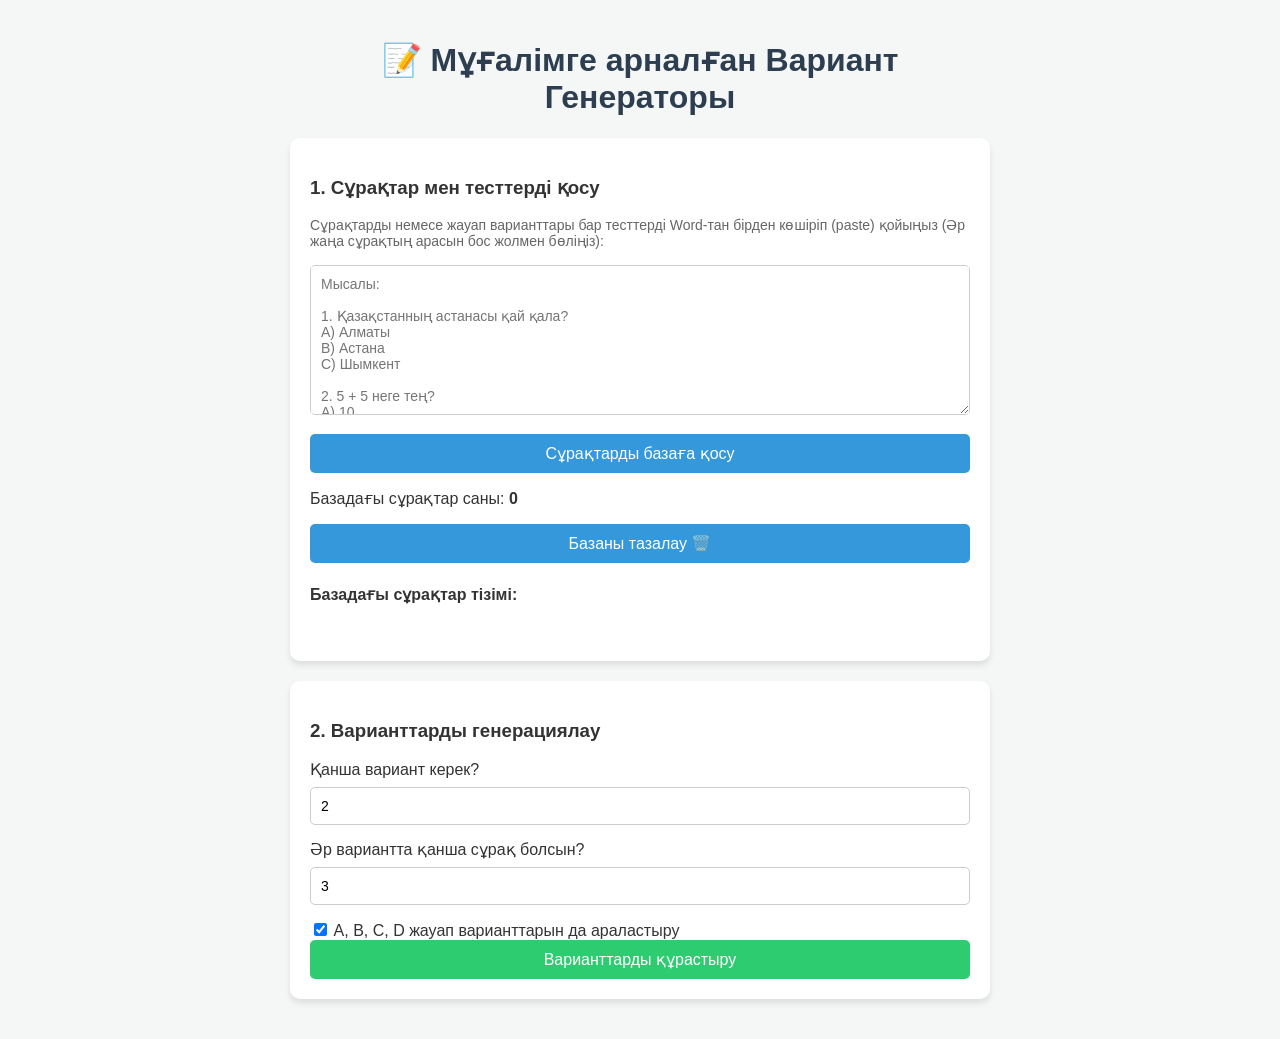
==== index.html @ bc478abc "Update index.html" ====
<!DOCTYPE html>
<html lang="kk">
<head>
    <meta charset="UTF-8">
    <meta name="viewport" content="width=device-width, initial-scale=1.0">
    <title>Бақылау жұмысына вариант генераторы</title>
    <link rel="stylesheet" href="style.css">
</head>
<body>
    <div class="container">
        <h1>📝 Мұғалімге арналған Вариант Генераторы</h1>
        
        <!-- Сұрақтарды қосу бөлімі -->
        <div class="card no-print">
            <h3>1. Сұрақтар мен тесттерді қосу</h3>
            <p class="hint">Сұрақтарды немесе жауап варианттары бар тесттерді Word-тан бірден көшіріп (paste) қойыңыз (Әр жаңа сұрақтың арасын бос жолмен бөліңіз):</p>
            
            <textarea id="questionInput" rows="8" placeholder="Мысалы:&#10;&#10;1. Қазақстанның астанасы қай қала?&#10;A) Алматы&#10;B) Астана&#10;C) Шымкент&#10;&#10;2. 5 + 5 неге тең?&#10;A) 10&#10;B) 12"></textarea>
            
            <button onclick="addQuestions()">Сұрақтарды базаға қосу</button>
            
            <div class="list-header">
                <p>Базадағы сұрақтар саны: <strong id="totalQuestions">0</strong></p>
                <button onclick="clearAllQuestions()" class="btn-clear">Базаны тазалау 🗑️</button>
            </div>
            
            <h4>Базадағы сұрақтар тізімі:</h4>
            <ul id="questionsList" class="questions-list"></ul>
        </div>

        <!-- Вариант жасау бөлімі -->
        <div class="card no-print">
            <h3>2. Варианттарды генерациялау</h3>
            <label for="variantCount">Қанша вариант керек?</label>
            <input type="number" id="variantCount" min="1" max="10" value="2">
            
            <label for="questionsPerVariant">Әр вариантта қанша сұрақ болсын?</label>
            <input type="number" id="questionsPerVariant" min="1" max="10" value="3">
            
            <div class="checkbox-group">
                <input type="checkbox" id="shuffleAnswers" checked>
                <label for="shuffleAnswers">A, B, C, D жауап варианттарын да араластыру</label>
            </div>

            <button onclick="generateVariants()" class="btn-generate">Варианттарды құрастыру</button>
        </div>

        <!-- Басқару батырмалары (Басып шығару және Көшіру) -->
        <div id="actionButtons" class="action-buttons no-print" style="display: none;">
            <button onclick="window.print()" class="btn-print">🖨️ Печать / PDF сақтау</button>
            <button onclick="copyToClipboard()" class="btn-copy">📋 Барлық вариантты көшіру</button>
        </div>

        <!-- Нәтиже шығатын жер -->
        <div id="output" class="output-section"></div>
    </div>

    <script src="script.js"></script>
</body>
</html>
---- style.css ----
body {
    font-family: 'Segoe UI', Tahoma, Geneva, Verdana, sans-serif;
    background-color: #f4f7f6;
    margin: 0;
    padding: 20px;
    color: #333;
}

.container {
    max-width: 700px;
    margin: 0 auto;
}

h1 {
    text-align: center;
    color: #2c3e50;
}

.card {
    background: #ffffff;
    padding: 20px;
    margin-bottom: 20px;
    border-radius: 10px;
    box-shadow: 0 4px 6px rgba(0,0,0,0.1);
}

.hint {
    font-size: 14px;
    color: #666;
    margin-bottom: 8px;
}

textarea, input[type="number"] {
    width: 100%;
    padding: 10px;
    margin: 8px 0 15px 0;
    box-sizing: border-box;
    border: 1px solid #ccc;
    border-radius: 5px;
    font-family: inherit;
    font-size: 14px;
}

textarea {
    resize: vertical;
}

button {
    background-color: #3498db;
    color: white;
    padding: 10px 15px;
    border: none;
    border-radius: 5px;
    cursor: pointer;
    font-size: 16px;
    width: 100%;
}

button:hover {
    background-color: #2980b9;
}

.btn-generate {
    background-color: #2ecc71;
}

.btn-generate:hover {
    background-color: #27ae60;
}

.variant-box {
    background: #ffffff;
    border-left: 5px solid #3498db;
    padding: 15px;
    margin-top: 15px;
    border-radius: 5px;
}

.variant-title {
    font-weight: bold;
    color: #2c3e50;
    font-size: 18px;
    margin-bottom: 10px;
}

.questions-list {
    list-style: none;
    padding: 0;
    max-height: 250px;
    overflow-y: auto;
}

.questions-list li {
    background: #f9f9f9;
    padding: 8px 12px;
    margin-bottom: 8px;
    border-radius: 5px;
    display: flex;
    justify-content: space-between;
    align-items: flex-start;
    border: 1px solid #ddd;
    white-space: pre-line;
}

.question-text {
    flex-grow: 1;
    margin-right: 10px;
}

.btn-delete {
    background-color: #e74c3c;
    color: white;
    border: none;
    padding: 4px 8px;
    border-radius: 4px;
    cursor: pointer;
    font-size: 12px;
    width: auto;
    flex-shrink: 0;
}

.btn-delete:hover {
    background-color: #c0392b;
}

.variant-box ol li {
    margin-bottom: 12px;
    white-space: pre-line;
}
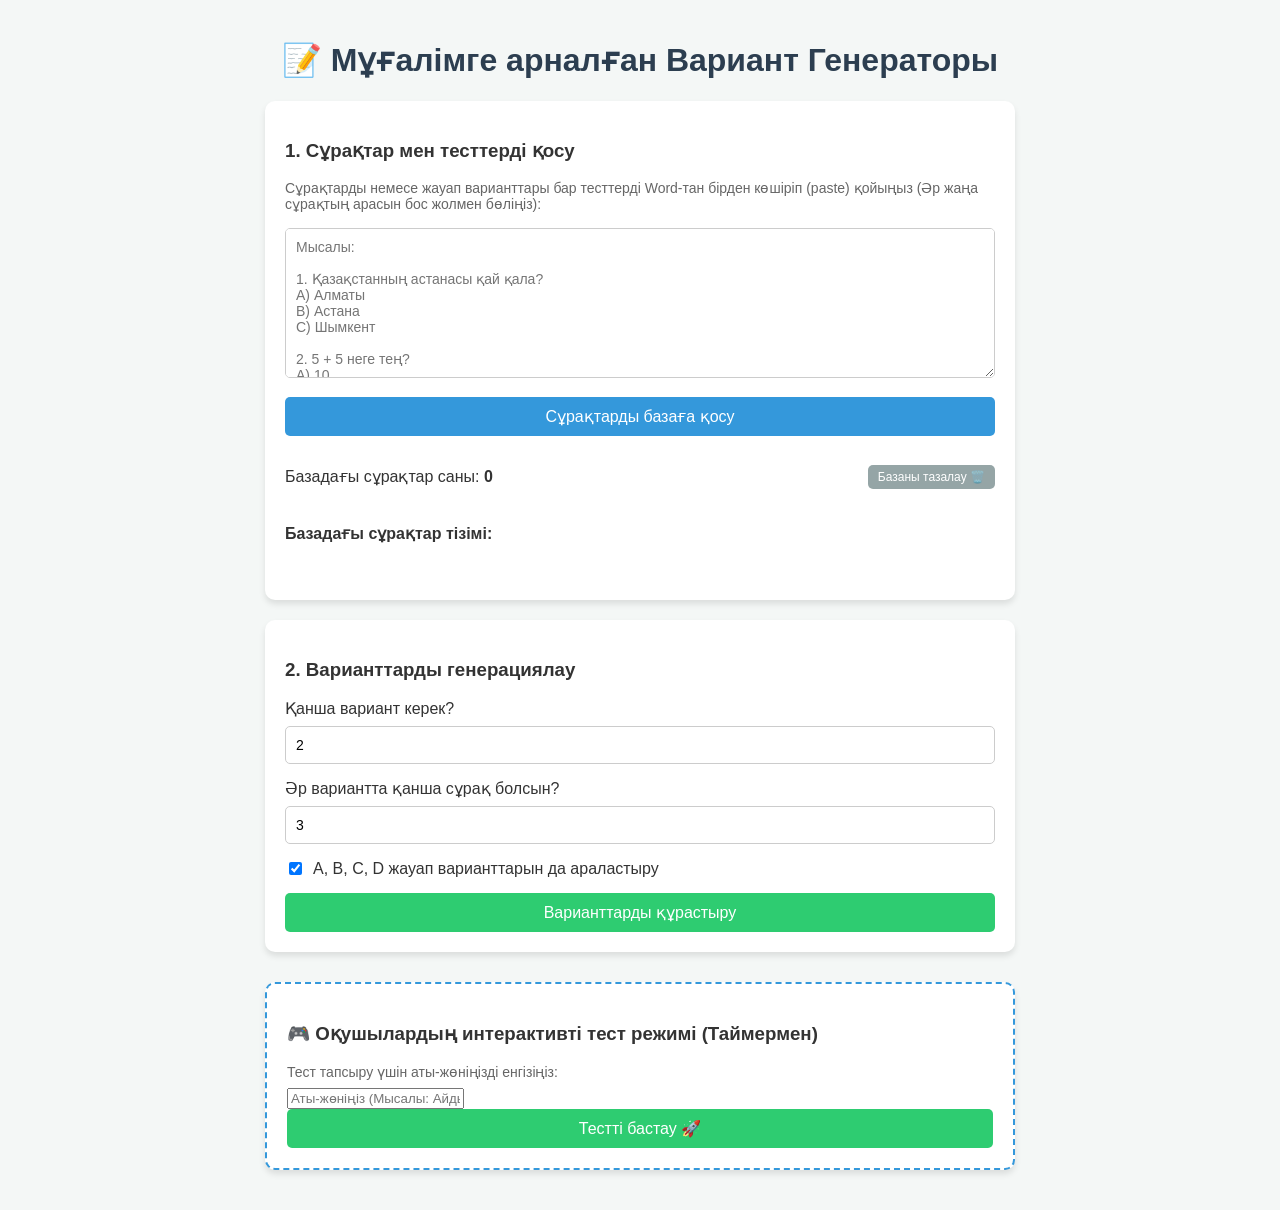
==== commit eb8c9c0e: "Update index.html" ====
--- a/index.html
+++ b/index.html
@@ -53,6 +53,34 @@
 
         <!-- Нәтиже шығатын жер -->
         <div id="output" class="output-section"></div>
+
+        <!-- Оқушыларға арналған интерактивті тест режимі -->
+        <div class="card no-print" style="margin-top: 30px; border: 2px dashed #3498db;">
+            <h3>🎮 Оқушылардың интерактивті тест режимі (Таймермен)</h3>
+            
+            <!-- 1. Тіркелу экраны -->
+            <div id="student-login-box">
+                <p class="hint">Тест тапсыру үшін аты-жөніңізді енгізіңіз:</p>
+                <input type="text" id="studentNameInput" placeholder="Аты-жөніңіз (Мысалы: Айдын)">
+                <button onclick="startInteractiveQuiz()" class="btn-generate">Тестті бастау 🚀</button>
+            </div>
+
+            <!-- 2. Тест өту экраны (бастапқыда жасырулы тұрады) -->
+            <div id="interactive-quiz-box" style="display: none;">
+                <div style="display: flex; justify-content: space-between; align-items: center; margin-bottom: 15px;">
+                    <h4 id="student-greeting" style="margin: 0; color: #2c3e50;"></h4>
+                    <div id="timer-display" style="font-size: 16px; font-weight: bold; color: #e74c3c; background: #fadbd8; padding: 5px 10px; border-radius: 5px;">
+                        ⏱️ Уақыт: <span id="time-left">60</span> сек
+                    </div>
+                </div>
+
+                <div id="quiz-question-container" style="background: #f9f9f9; padding: 15px; border-radius: 5px; border: 1px solid #ddd; margin-bottom: 15px;">
+                    <!-- Сұрақтар мен нұсқалар осында шығады -->
+                </div>
+
+                <button onclick="nextInteractiveQuestion()" class="btn-generate" id="next-quiz-btn">Келесі сұрақ</button>
+            </div>
+        </div>
     </div>
 
     <script src="script.js"></script>
--- a/style.css
+++ b/style.css
@@ -7,7 +7,7 @@
 }
 
 .container {
-    max-width: 700px;
+    max-width: 750px;
     margin: 0 auto;
 }
 
@@ -45,6 +45,18 @@
     resize: vertical;
 }
 
+.checkbox-group {
+    display: flex;
+    align-items: center;
+    margin-bottom: 15px;
+    gap: 8px;
+}
+
+.checkbox-group input {
+    width: auto;
+    cursor: pointer;
+}
+
 button {
     background-color: #3498db;
     color: white;
@@ -68,19 +80,22 @@
     background-color: #27ae60;
 }
 
-.variant-box {
-    background: #ffffff;
-    border-left: 5px solid #3498db;
-    padding: 15px;
+.list-header {
+    display: flex;
+    justify-content: space-between;
+    align-items: center;
     margin-top: 15px;
-    border-radius: 5px;
 }
 
-.variant-title {
-    font-weight: bold;
-    color: #2c3e50;
-    font-size: 18px;
-    margin-bottom: 10px;
+.btn-clear {
+    background-color: #95a5a6;
+    width: auto;
+    padding: 5px 10px;
+    font-size: 12px;
+}
+
+.btn-clear:hover {
+    background-color: #7f8c8d;
 }
 
 .questions-list {
@@ -119,11 +134,61 @@
     flex-shrink: 0;
 }
 
-.btn-delete:hover {
-    background-color: #c0392b;
+.action-buttons {
+    display: flex;
+    gap: 10px;
+    margin-bottom: 20px;
+}
+
+.btn-print {
+    background-color: #8e44ad;
+}
+
+.btn-print:hover {
+    background-color: #732d91;
+}
+
+.btn-copy {
+    background-color: #e67e22;
+}
+
+.btn-copy:hover {
+    background-color: #d35400;
+}
+
+.variant-box {
+    background: #ffffff;
+    border-left: 5px solid #3498db;
+    padding: 15px;
+    margin-top: 15px;
+    border-radius: 5px;
+    page-break-inside: avoid;
+}
+
+.variant-title {
+    font-weight: bold;
+    color: #2c3e50;
+    font-size: 18px;
+    margin-bottom: 10px;
 }
 
 .variant-box ol li {
     margin-bottom: 12px;
     white-space: pre-line;
 }
+
+/* Печать алайында артық элементтерді жасыру */
+@media print {
+    body {
+        background-color: #fff;
+        padding: 0;
+    }
+    .no-print, h1 {
+        display: none !important;
+    }
+    .variant-box {
+        border-left: 2px solid #000;
+        box-shadow: none;
+        margin-bottom: 30px;
+    }
+}
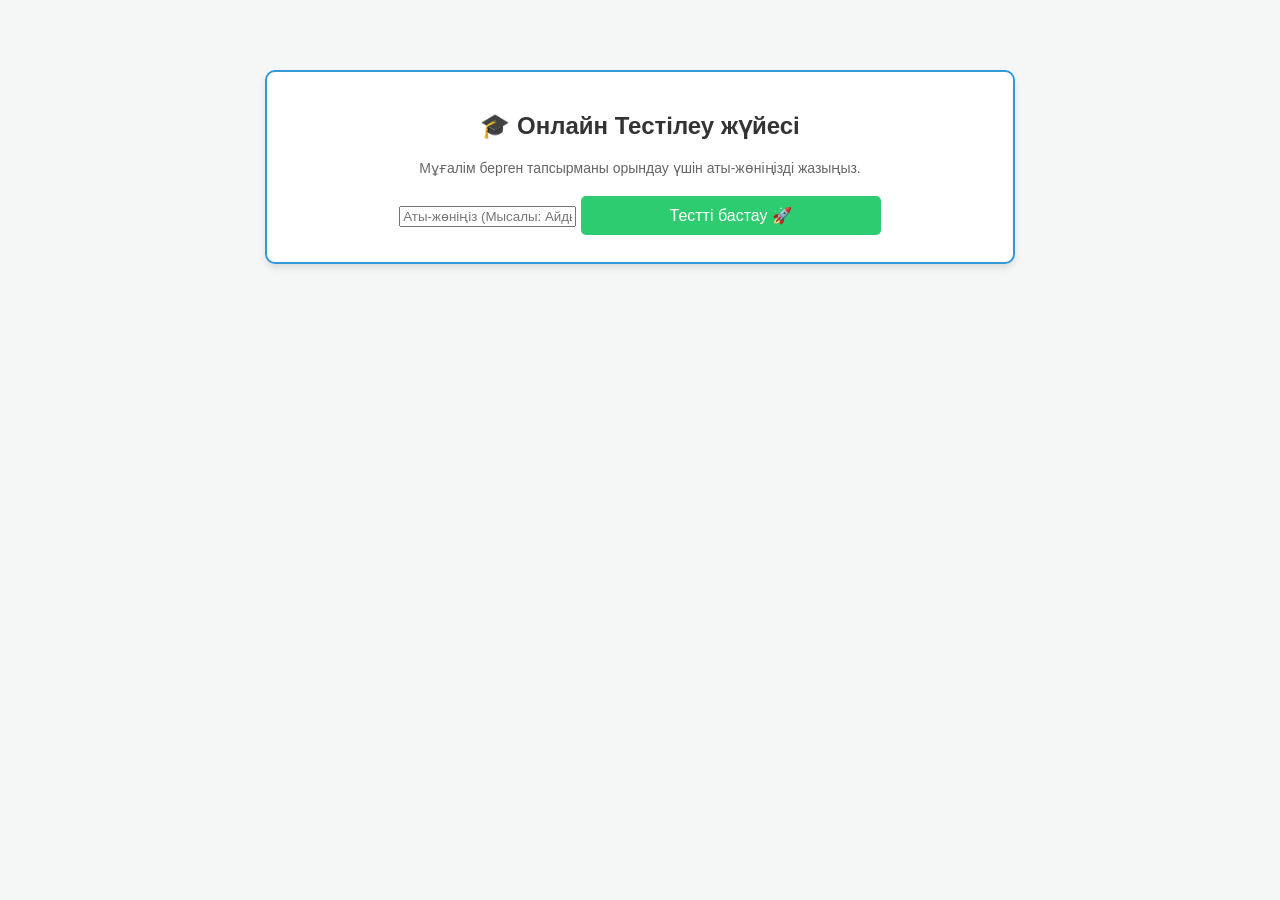
==== commit cec331d8: "Add initial HTML structure for interactive quiz" ====
--- a/index.html
+++ b/index.html
@@ -3,79 +3,32 @@
 <head>
     <meta charset="UTF-8">
     <meta name="viewport" content="width=device-width, initial-scale=1.0">
-    <title>Бақылау жұмысына вариант генераторы</title>
+    <title>Интерактивті Тест - Оқушы режимі</title>
     <link rel="stylesheet" href="style.css">
 </head>
 <body>
-    <div class="container">
-        <h1>📝 Мұғалімге арналған Вариант Генераторы</h1>
-        
-        <!-- Сұрақтарды қосу бөлімі -->
-        <div class="card no-print">
-            <h3>1. Сұрақтар мен тесттерді қосу</h3>
-            <p class="hint">Сұрақтарды немесе жауап варианттары бар тесттерді Word-тан бірден көшіріп (paste) қойыңыз (Әр жаңа сұрақтың арасын бос жолмен бөліңіз):</p>
+    <div class="container" style="margin-top: 50px;">
+        <div class="card" style="border: 2px solid #3498db; text-align: center;">
+            <h2>🎓 Онлайн Тестілеу жүйесі</h2>
+            <p class="hint">Мұғалім берген тапсырманы орындау үшін аты-жөніңізді жазыңыз.</p>
             
-            <textarea id="questionInput" rows="8" placeholder="Мысалы:&#10;&#10;1. Қазақстанның астанасы қай қала?&#10;A) Алматы&#10;B) Астана&#10;C) Шымкент&#10;&#10;2. 5 + 5 неге тең?&#10;A) 10&#10;B) 12"></textarea>
-            
-            <button onclick="addQuestions()">Сұрақтарды базаға қосу</button>
-            
-            <div class="list-header">
-                <p>Базадағы сұрақтар саны: <strong id="totalQuestions">0</strong></p>
-                <button onclick="clearAllQuestions()" class="btn-clear">Базаны тазалау 🗑️</button>
-            </div>
-            
-            <h4>Базадағы сұрақтар тізімі:</h4>
-            <ul id="questionsList" class="questions-list"></ul>
-        </div>
-
-        <!-- Вариант жасау бөлімі -->
-        <div class="card no-print">
-            <h3>2. Варианттарды генерациялау</h3>
-            <label for="variantCount">Қанша вариант керек?</label>
-            <input type="number" id="variantCount" min="1" max="10" value="2">
-            
-            <label for="questionsPerVariant">Әр вариантта қанша сұрақ болсын?</label>
-            <input type="number" id="questionsPerVariant" min="1" max="10" value="3">
-            
-            <div class="checkbox-group">
-                <input type="checkbox" id="shuffleAnswers" checked>
-                <label for="shuffleAnswers">A, B, C, D жауап варианттарын да араластыру</label>
+            <!-- 1. Тіркелу экраны -->
+            <div id="student-login-box" style="margin-top: 20px;">
+                <input type="text" id="studentNameInput" placeholder="Аты-жөніңіз (Мысалы: Айдын)" style="max-width: 300px; margin: 0 auto 15px auto;">
+                <button onclick="startInteractiveQuiz()" class="btn-generate" style="max-width: 300px; margin: 0 auto;">Тестті бастау 🚀</button>
             </div>
 
-            <button onclick="generateVariants()" class="btn-generate">Варианттарды құрастыру</button>
-        </div>
-
-        <!-- Басқару батырмалары (Басып шығару және Көшіру) -->
-        <div id="actionButtons" class="action-buttons no-print" style="display: none;">
-            <button onclick="window.print()" class="btn-print">🖨️ Печать / PDF сақтау</button>
-            <button onclick="copyToClipboard()" class="btn-copy">📋 Барлық вариантты көшіру</button>
-        </div>
-
-        <!-- Нәтиже шығатын жер -->
-        <div id="output" class="output-section"></div>
-
-        <!-- Оқушыларға арналған интерактивті тест режимі -->
-        <div class="card no-print" style="margin-top: 30px; border: 2px dashed #3498db;">
-            <h3>🎮 Оқушылардың интерактивті тест режимі (Таймермен)</h3>
-            
-            <!-- 1. Тіркелу экраны -->
-            <div id="student-login-box">
-                <p class="hint">Тест тапсыру үшін аты-жөніңізді енгізіңіз:</p>
-                <input type="text" id="studentNameInput" placeholder="Аты-жөніңіз (Мысалы: Айдын)">
-                <button onclick="startInteractiveQuiz()" class="btn-generate">Тестті бастау 🚀</button>
-            </div>
-
-            <!-- 2. Тест өту экраны (бастапқыда жасырулы тұрады) -->
-            <div id="interactive-quiz-box" style="display: none;">
+            <!-- 2. Тест өту экраны -->
+            <div id="interactive-quiz-box" style="display: none; text-align: left;">
                 <div style="display: flex; justify-content: space-between; align-items: center; margin-bottom: 15px;">
                     <h4 id="student-greeting" style="margin: 0; color: #2c3e50;"></h4>
                     <div id="timer-display" style="font-size: 16px; font-weight: bold; color: #e74c3c; background: #fadbd8; padding: 5px 10px; border-radius: 5px;">
-                        ⏱️ Уақыт: <span id="time-left">60</span> сек
+                        ⏱️ Уақыт: <span id="time-left">120</span> сек
                     </div>
                 </div>
 
                 <div id="quiz-question-container" style="background: #f9f9f9; padding: 15px; border-radius: 5px; border: 1px solid #ddd; margin-bottom: 15px;">
-                    <!-- Сұрақтар мен нұсқалар осында шығады -->
+                    <!-- Сұрақтар осында шығады -->
                 </div>
 
                 <button onclick="nextInteractiveQuestion()" class="btn-generate" id="next-quiz-btn">Келесі сұрақ</button>
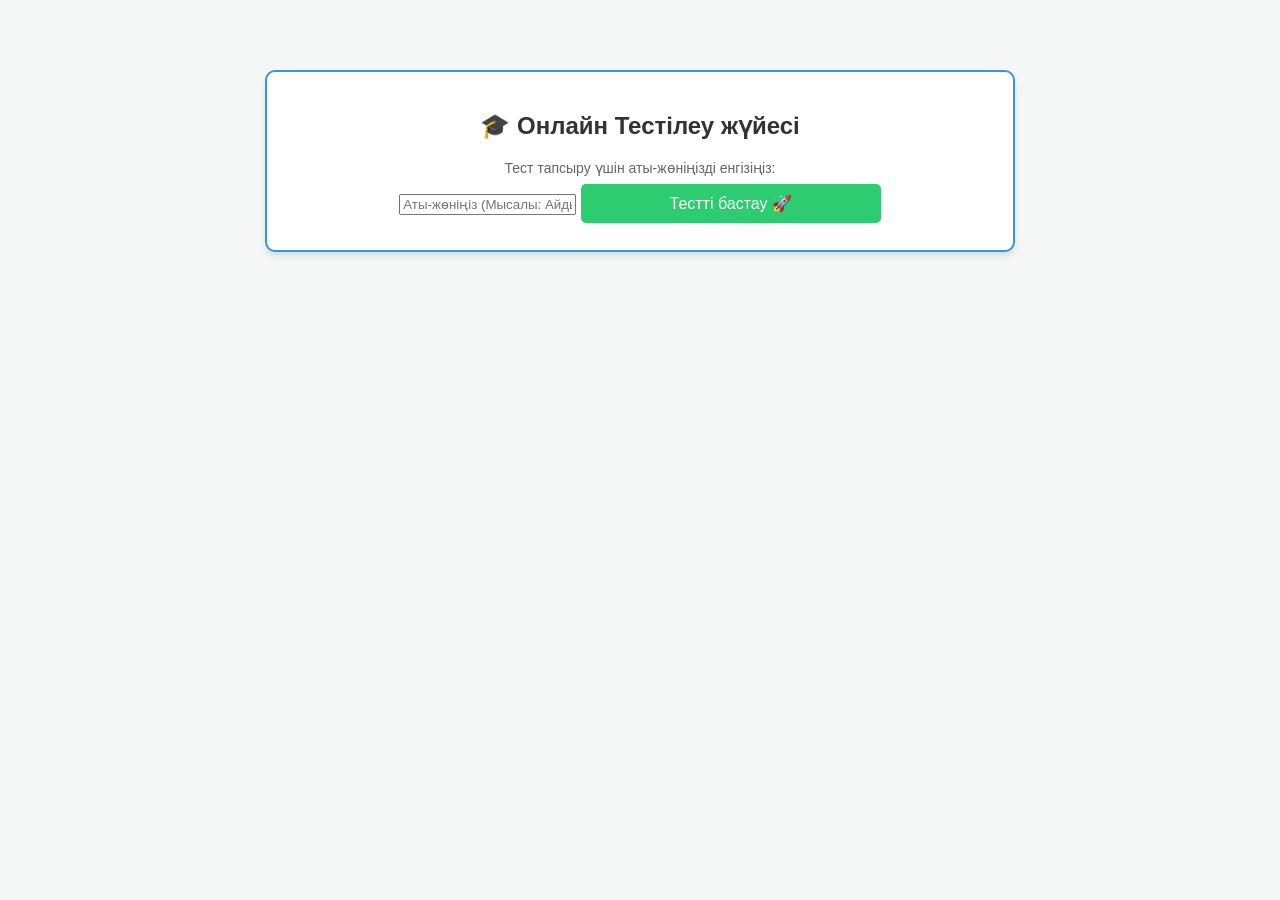
==== commit b6fd66b6: "Update index.html" ====
--- a/index.html
+++ b/index.html
@@ -8,18 +8,18 @@
 </head>
 <body>
     <div class="container" style="margin-top: 50px;">
-        <div class="card" style="border: 2px solid #3498db; text-align: center;">
-            <h2>🎓 Онлайн Тестілеу жүйесі</h2>
-            <p class="hint">Мұғалім берген тапсырманы орындау үшін аты-жөніңізді жазыңыз.</p>
+        <div class="card" style="border: 2px solid #3498db;">
+            <h2 style="text-align: center;">🎓 Онлайн Тестілеу жүйесі</h2>
             
             <!-- 1. Тіркелу экраны -->
-            <div id="student-login-box" style="margin-top: 20px;">
+            <div id="student-login-box" style="text-align: center; margin-top: 20px;">
+                <p class="hint">Тест тапсыру үшін аты-жөніңізді енгізіңіз:</p>
                 <input type="text" id="studentNameInput" placeholder="Аты-жөніңіз (Мысалы: Айдын)" style="max-width: 300px; margin: 0 auto 15px auto;">
-                <button onclick="startInteractiveQuiz()" class="btn-generate" style="max-width: 300px; margin: 0 auto;">Тестті бастау 🚀</button>
+                <button type="button" onclick="startInteractiveQuiz()" class="btn-generate" style="max-width: 300px; margin: 0 auto;">Тестті бастау 🚀</button>
             </div>
 
             <!-- 2. Тест өту экраны -->
-            <div id="interactive-quiz-box" style="display: none; text-align: left;">
+            <div id="interactive-quiz-box" style="display: none;">
                 <div style="display: flex; justify-content: space-between; align-items: center; margin-bottom: 15px;">
                     <h4 id="student-greeting" style="margin: 0; color: #2c3e50;"></h4>
                     <div id="timer-display" style="font-size: 16px; font-weight: bold; color: #e74c3c; background: #fadbd8; padding: 5px 10px; border-radius: 5px;">
@@ -28,10 +28,10 @@
                 </div>
 
                 <div id="quiz-question-container" style="background: #f9f9f9; padding: 15px; border-radius: 5px; border: 1px solid #ddd; margin-bottom: 15px;">
-                    <!-- Сұрақтар осында шығады -->
+                    <!-- Сұрақтар мен нұсқалар осында шығады -->
                 </div>
 
-                <button onclick="nextInteractiveQuestion()" class="btn-generate" id="next-quiz-btn">Келесі сұрақ</button>
+                <button type="button" onclick="nextInteractiveQuestion()" class="btn-generate" id="next-quiz-btn">Келесі сұрақ</button>
             </div>
         </div>
     </div>
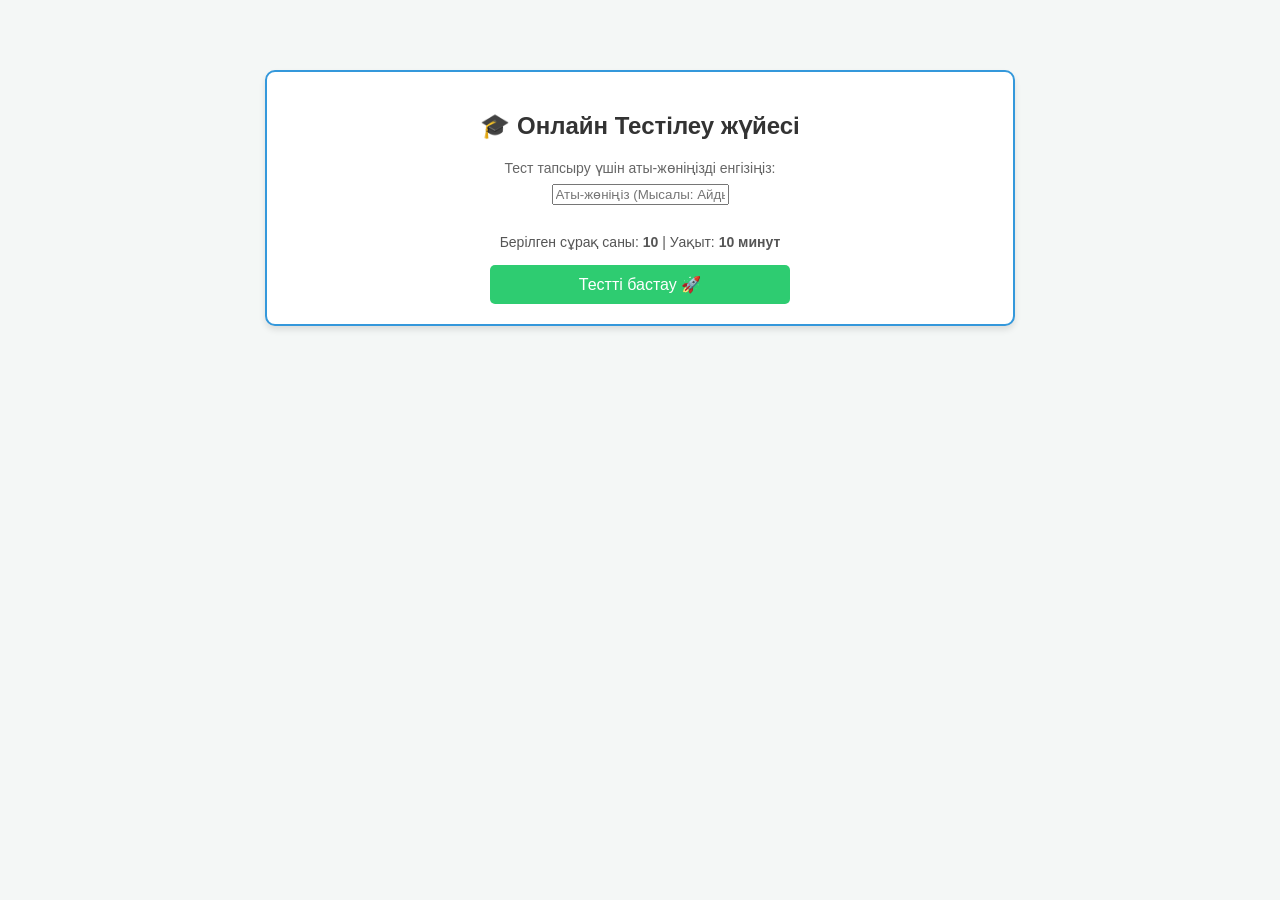
==== commit 165d6a19: "Update index.html" ====
--- a/index.html
+++ b/index.html
@@ -15,6 +15,7 @@
             <div id="student-login-box" style="text-align: center; margin-top: 20px;">
                 <p class="hint">Тест тапсыру үшін аты-жөніңізді енгізіңіз:</p>
                 <input type="text" id="studentNameInput" placeholder="Аты-жөніңіз (Мысалы: Айдын)" style="max-width: 300px; margin: 0 auto 15px auto;">
+                <p id="test-info-hint" style="font-size: 14px; color: #555; margin-bottom: 15px;"></p>
                 <button type="button" onclick="startInteractiveQuiz()" class="btn-generate" style="max-width: 300px; margin: 0 auto;">Тестті бастау 🚀</button>
             </div>
 
@@ -22,8 +23,8 @@
             <div id="interactive-quiz-box" style="display: none;">
                 <div style="display: flex; justify-content: space-between; align-items: center; margin-bottom: 15px;">
                     <h4 id="student-greeting" style="margin: 0; color: #2c3e50;"></h4>
-                    <div id="timer-display" style="font-size: 16px; font-weight: bold; color: #e74c3c; background: #fadbd8; padding: 5px 10px; border-radius: 5px;">
-                        ⏱️ Уақыт: <span id="time-left">120</span> сек
+                    <div id="timer-display" style="font-size: 15px; font-weight: bold; color: #e74c3c; background: #fadbd8; padding: 5px 10px; border-radius: 5px;">
+                        ⏱️ Уақыт: <span id="time-left">00:00</span>
                     </div>
                 </div>
 
@@ -37,5 +38,16 @@
     </div>
 
     <script src="script.js"></script>
+    <script>
+        // Оқушы беті ашылғанда мұғалім қойған баптауларды (сұрақ саны мен уақытты) экранға шығарып тұру
+        document.addEventListener('DOMContentLoaded', function() {
+            let qCount = localStorage.getItem('quiz_q_count') || 10;
+            let tMinutes = localStorage.getItem('quiz_time_minutes') || 10;
+            let infoHint = document.getElementById('test-info-hint');
+            if (infoHint) {
+                infoHint.innerHTML = "Берілген сұрақ саны: <b>" + qCount + "</b> | Уақыт: <b>" + tMinutes + " минут</b>";
+            }
+        });
+    </script>
 </body>
 </html>
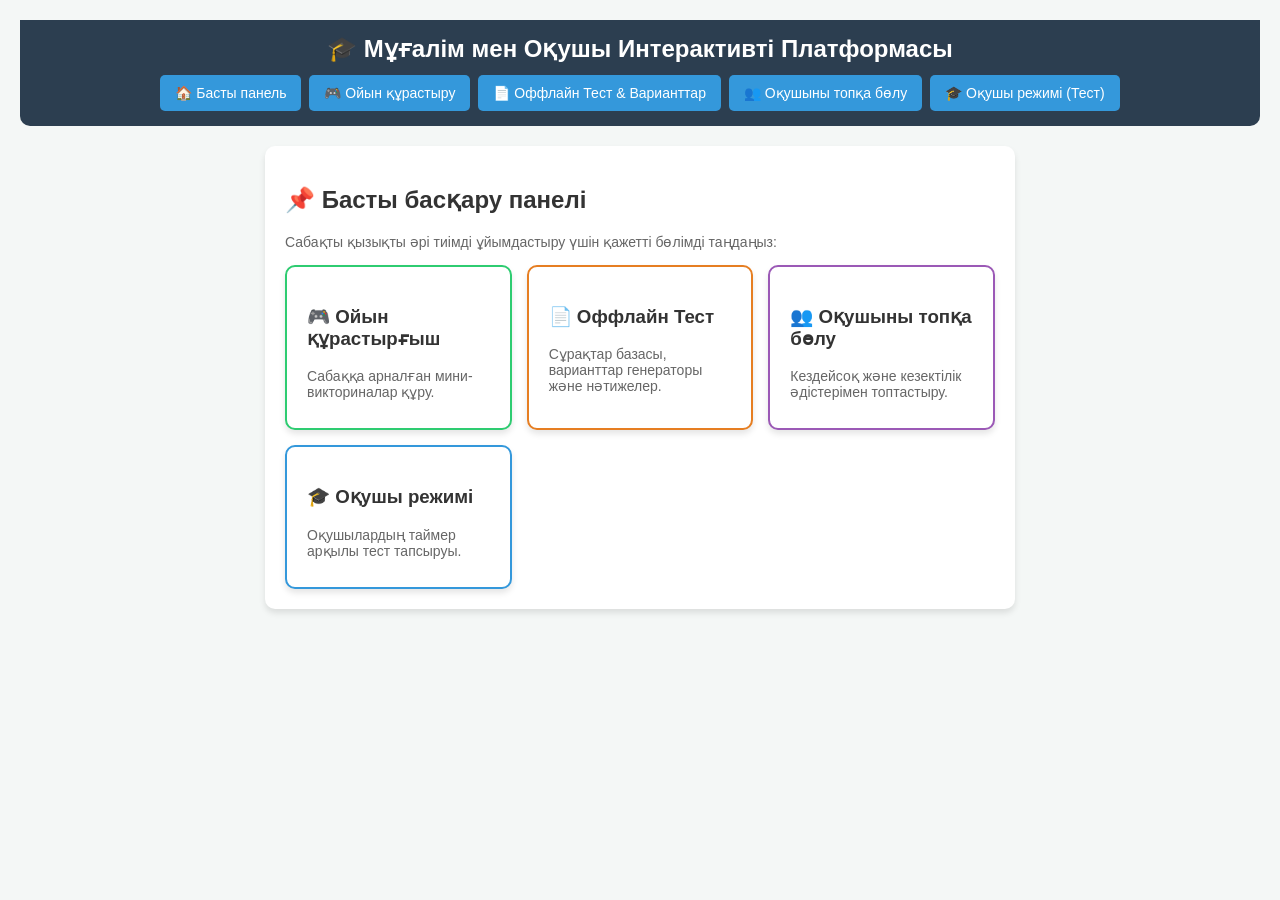
==== commit 5b16c06f: "Update index.html" ====
--- a/index.html
+++ b/index.html
@@ -3,45 +3,319 @@
 <head>
     <meta charset="UTF-8">
     <meta name="viewport" content="width=device-width, initial-scale=1.0">
-    <title>Интерактивті Тест - Оқушы режимі</title>
+    <title>Мұғалім мен Оқушы Порталы</title>
     <link rel="stylesheet" href="style.css">
 </head>
 <body>
-    <div class="container" style="margin-top: 50px;">
-        <div class="card" style="border: 2px solid #3498db;">
-            <h2 style="text-align: center;">🎓 Онлайн Тестілеу жүйесі</h2>
+    <!-- Навигациялық Панель (Мәзір) -->
+    <header class="app-header no-print" style="background: #2c3e50; color: white; padding: 15px 20px; text-align: center; border-radius: 0 0 10px 10px; margin-bottom: 20px;">
+        <h1 style="margin: 0; color: white; font-size: 24px;">🎓 Мұғалім мен Оқушы Интерактивті Платформасы</h1>
+        <nav class="nav-tabs" style="display: flex; justify-content: center; gap: 8px; flex-wrap: wrap; margin-top: 12px;">
+            <button class="nav-btn active" onclick="switchTab('dashboard-tab')" style="width: auto; font-size: 14px;">🏠 Басты панель</button>
+            <button class="nav-btn" onclick="switchTab('game-tab')" style="width: auto; font-size: 14px;">🎮 Ойын құрастыру</button>
+            <button class="nav-btn" onclick="switchTab('test-gen-tab')" style="width: auto; font-size: 14px;">📄 Оффлайн Тест & Варианттар</button>
+            <button class="nav-btn" onclick="switchTab('grouping-tab')" style="width: auto; font-size: 14px;">👥 Оқушыны топқа бөлу</button>
+            <button class="nav-btn" onclick="switchTab('student-quiz-tab')" style="width: auto; font-size: 14px;">🎓 Оқушы режимі (Тест)</button>
+        </nav>
+    </header>
+
+    <div class="container">
+
+        <!-- 1. БАСТЫ ПАНЕЛЬ (DASHBOARD) -->
+        <div id="dashboard-tab" class="tab-content active-content no-print">
+            <div class="card">
+                <h2>📌 Басты басқару панелі</h2>
+                <p class="hint">Сабақты қызықты әрі тиімді ұйымдастыру үшін қажетті бөлімді таңдаңыз:</p>
+                <div style="display: grid; grid-template-columns: repeat(auto-fit, minmax(220px, 1fr)); gap: 15px; margin-top: 15px;">
+                    <div class="card" style="border: 2px solid #2ecc71; cursor: pointer; margin: 0; transition: 0.2s;" onclick="switchTab('game-tab')">
+                        <h3>🎮 Ойын құрастырғыш</h3>
+                        <p class="hint">Сабаққа арналған мини-викториналар құру.</p>
+                    </div>
+                    <div class="card" style="border: 2px solid #e67e22; cursor: pointer; margin: 0; transition: 0.2s;" onclick="switchTab('test-gen-tab')">
+                        <h3>📄 Оффлайн Тест</h3>
+                        <p class="hint">Сұрақтар базасы, варианттар генераторы және нәтижелер.</p>
+                    </div>
+                    <div class="card" style="border: 2px solid #9b59b6; cursor: pointer; margin: 0; transition: 0.2s;" onclick="switchTab('grouping-tab')">
+                        <h3>👥 Оқушыны топқа бөлу</h3>
+                        <p class="hint">Кездейсоқ және кезектілік әдістерімен топтастыру.</p>
+                    </div>
+                    <div class="card" style="border: 2px solid #3498db; cursor: pointer; margin: 0; transition: 0.2s;" onclick="switchTab('student-quiz-tab')">
+                        <h3>🎓 Оқушы режимі</h3>
+                        <p class="hint">Оқушылардың таймер арқылы тест тапсыруы.</p>
+                    </div>
+                </div>
+            </div>
+        </div>
+
+        <!-- 2. ОЙЫН ҚҰРАСТЫРАТЫН БӨЛІМ -->
+        <div id="game-tab" class="tab-content no-print" style="display: none;">
+            <div class="card">
+                <h2>🎮 Интерактивті ойын құрастырғыш</h2>
+                <p class="hint">Сабақта қолданылатын сұрақ-жауап ойындарын ұйымдастырыңыз:</p>
+                
+                <input type="text" id="gameTitle" placeholder="Ойын тақырыбы (Мысалы: Зерде викторинасы)" style="width:100%; padding:10px; margin-bottom:12px; box-sizing:border-box; border: 1px solid #ccc; border-radius: 5px;">
+                
+                <div id="game-questions-container">
+                    <div style="margin-bottom: 10px; display: flex; gap: 10px;">
+                        <input type="text" class="g-q-input" placeholder="1-сұрақ" style="flex: 2; padding:8px; border: 1px solid #ccc; border-radius: 5px;">
+                        <input type="text" class="g-a-input" placeholder="Дұрыс жауабы" style="flex: 1; padding:8px; border: 1px solid #ccc; border-radius: 5px;">
+                    </div>
+                </div>
+                
+                <div style="display: flex; gap: 10px; margin-top: 15px;">
+                    <button type="button" onclick="addGameField()" style="background:#95a5a6; width: auto;">+ Сұрақ қосу</button>
+                    <button type="button" class="btn-generate" onclick="startGameSession()" style="width: auto;">Ойынды бастау 🚀</button>
+                </div>
+
+                <div id="gameShowcase" style="display:none; margin-top: 20px; padding: 20px; background: #eef9f1; border-radius: 8px; border: 1px solid #2ecc71;">
+                    <h3 id="displayGameTitle" style="color: #27ae60; margin-top:0;"></h3>
+                    <div id="gameQuestionBox" style="font-size: 18px; font-weight: bold; margin: 15px 0;"></div>
+                    <p id="gameAnswerBox" style="font-size: 16px; color: #2980b9; display: none; font-weight: bold;"></p>
+                    <div style="display: flex; gap: 10px; margin-top: 15px;">
+                        <button type="button" onclick="toggleGameAnswer()" style="background:#e67e22; width:auto;">👁️ Жауапты көрсету</button>
+                        <button type="button" class="btn-generate" onclick="nextGameCard()" style="width:auto;">Келесі сұрақ ➡️</button>
+                    </div>
+                </div>
+            </div>
+        </div>
+
+        <!-- 3. ОФФЛАЙН ТЕСТ ЖӘНЕ ВАРИАНТ ГЕНЕРАТОРЫ (МҰҒАЛІМ ПАНЕЛІ) -->
+        <div id="test-gen-tab" class="tab-content" style="display: none;">
+            <h1 class="no-print">📝 Мұғалім панелі: Вариант Генераторы</h1>
             
-            <!-- 1. Тіркелу экраны -->
-            <div id="student-login-box" style="text-align: center; margin-top: 20px;">
-                <p class="hint">Тест тапсыру үшін аты-жөніңізді енгізіңіз:</p>
-                <input type="text" id="studentNameInput" placeholder="Аты-жөніңіз (Мысалы: Айдын)" style="max-width: 300px; margin: 0 auto 15px auto;">
-                <p id="test-info-hint" style="font-size: 14px; color: #555; margin-bottom: 15px;"></p>
-                <button type="button" onclick="startInteractiveQuiz()" class="btn-generate" style="max-width: 300px; margin: 0 auto;">Тестті бастау 🚀</button>
-            </div>
-
-            <!-- 2. Тест өту экраны -->
-            <div id="interactive-quiz-box" style="display: none;">
-                <div style="display: flex; justify-content: space-between; align-items: center; margin-bottom: 15px;">
-                    <h4 id="student-greeting" style="margin: 0; color: #2c3e50;"></h4>
-                    <div id="timer-display" style="font-size: 15px; font-weight: bold; color: #e74c3c; background: #fadbd8; padding: 5px 10px; border-radius: 5px;">
-                        ⏱️ Уақыт: <span id="time-left">00:00</span>
-                    </div>
-                </div>
-
-                <div id="quiz-question-container" style="background: #f9f9f9; padding: 15px; border-radius: 5px; border: 1px solid #ddd; margin-bottom: 15px;">
-                    <!-- Сұрақтар мен нұсқалар осында шығады -->
-                </div>
-
-                <button type="button" onclick="nextInteractiveQuestion()" class="btn-generate" id="next-quiz-btn">Келесі сұрақ</button>
-            </div>
-        </div>
+            <div class="card no-print">
+                <h3>1. Сұрақтарды базаға қосу</h3>
+                <p class="hint">Сұрақтарды енгізіңіз (Дұрыс жауаптың алдына * қойыңыз, әр сұрақты бос жолмен бөліңіз):</p>
+                <textarea id="questionInput" rows="8" placeholder="Мысалы:&#10;&#10;Қазақстанның астанасы қай қала?&#10;A) Алматы&#10;*B) Астана&#10;C) Шымкент"></textarea>
+                <button type="button" onclick="addQuestions()">Сұрақтарды базаға қосу ➕</button>
+                
+                <div class="list-header">
+                    <p>Базадағы сұрақтар саны: <strong id="totalQuestions">0</strong></p>
+                    <button type="button" onclick="clearAllQuestions()" class="btn-clear">Базаны тазалау 🗑️</button>
+                </div>
+                
+                <h4>Базадағы сұрақтар тізімі:</h4>
+                <ul id="questionsList" class="questions-list"></ul>
+            </div>
+
+            <div class="card no-print" style="margin-top: 20px;">
+                <h3>2. Тест баптаулары (Оқушылар үшін)</h3>
+                <label for="variantCount">Қанша вариант керек?</label>
+                <input type="number" id="variantCount" min="1" max="10" value="2">
+                
+                <label for="questionsPerVariant">Әр варианттағы сұрақ саны:</label>
+                <input type="number" id="questionsPerVariant" min="1" max="50" value="5">
+
+                <label for="testTimeMinutes">Тест уақыты (минутпен):</label>
+                <input type="number" id="testTimeMinutes" min="1" max="120" value="10">
+
+                <button type="button" onclick="generateVariants()" class="btn-generate">Баптауларды сақтау және варианттарды құру 🎲</button>
+            </div>
+
+            <div class="card no-print" style="margin-top: 20px; border: 2px solid #27ae60;">
+                <h3>📊 Оқушылардың тест нәтижелері</h3>
+                <div style="overflow-x: auto; margin-top: 10px;">
+                    <table style="width: 100%; border-collapse: collapse; text-align: left;" border="1">
+                        <thead>
+                            <tr style="background: #f2f2f2;">
+                                <th style="padding: 10px;">№</th>
+                                <th style="padding: 10px;">Аты-жөні</th>
+                                <th style="padding: 10px;">Жинаған ұпайы</th>
+                                <th style="padding: 10px;">Тапсырған уақыты</th>
+                            </tr>
+                        </thead>
+                        <tbody id="resultsTableBody">
+                            <tr>
+                                <td colspan="4" style="text-align: center; padding: 10px; color: #777;">Әзірге нәтижелер жоқ</td>
+                            </tr>
+                        </tbody>
+                    </table>
+                </div>
+                <button type="button" onclick="clearResults()" class="btn-clear" style="margin-top: 15px;">Нәтижелерді тазалау 🗑️</button>
+            </div>
+
+            <div id="actionButtons" class="action-buttons no-print" style="display: none; margin-top: 20px;">
+                <button type="button" onclick="window.print()" class="btn-print">🖨️ Печать / PDF сақтау</button>
+                <button type="button" onclick="copyToClipboard()" class="btn-copy">📋 Барлық вариантты көшіру</button>
+            </div>
+
+            <div id="output" class="output-section"></div>
+        </div>
+
+        <!-- 4. ОҚУШЫЛАРДЫ ТОПҚА БӨЛУ БӨЛІМІ -->
+        <div id="grouping-tab" class="tab-content no-print" style="display: none;">
+            <div class="card">
+                <h2>👥 Оқушыларды топқа бөлу әдістері</h2>
+                <p class="hint">Сынып оқушыларының тізімін енгізіңіз (әр оқушыны жаңа жолға жазыңыз):</p>
+                <textarea id="studentsListInput" rows="6" placeholder="Айдын&#10;Аружан&#10;Бекзат&#10;Динара&#10;Ерасыл&#10;Жансая"></textarea>
+                
+                <div style="display: flex; gap: 15px; margin-bottom: 15px;">
+                    <div style="flex: 1;">
+                        <label class="hint">Топ саны:</label>
+                        <input type="number" id="groupCount" value="2" min="2" max="10">
+                    </div>
+                    <div style="flex: 1;">
+                        <label class="hint">Бөлу тәсілі:</label>
+                        <select id="groupMethod" style="width: 100%; padding: 10px; margin: 8px 0 15px 0; border: 1px solid #ccc; border-radius: 5px; font-family: inherit;">
+                            <option value="random">🎲 Кездейсоқ (Рандом)</option>
+                            <option value="sequential">🔢 Кезектік ретпен (1-2-3)</option>
+                        </select>
+                    </div>
+                </div>
+                <button type="button" class="btn-generate" onclick="divideIntoGroups()">Топтарға бөлу 👥</button>
+                <div id="groupsResultArea" style="margin-top: 15px;"></div>
+            </div>
+        </div>
+
+        <!-- 5. ОҚУШЫ РЕЖИМІ (ТЕСТ ТАПСЫРУ) -->
+        <div id="student-quiz-tab" class="tab-content no-print" style="display: none;">
+            <div class="card" style="border: 2px solid #3498db;">
+                <h2 style="text-align: center;">🎓 Онлайн Тестілеу жүйесі</h2>
+                
+                <div id="student-login-box" style="text-align: center; margin-top: 20px;">
+                    <p class="hint">Тест тапсыру үшін аты-жөніңізді енгізіңіз:</p>
+                    <input type="text" id="studentNameInput" placeholder="Аты-жөніңіз (Мысалы: Айдын)" style="max-width: 300px; margin: 0 auto 15px auto;">
+                    <p id="test-info-hint" style="font-size: 14px; color: #555; margin-bottom: 15px;"></p>
+                    <button type="button" onclick="startInteractiveQuiz()" class="btn-generate" style="max-width: 300px; margin: 0 auto;">Тестті бастау 🚀</button>
+                </div>
+
+                <div id="interactive-quiz-box" style="display: none;">
+                    <div style="display: flex; justify-content: space-between; align-items: center; margin-bottom: 15px;">
+                        <h4 id="student-greeting" style="margin: 0; color: #2c3e50;"></h4>
+                        <div id="timer-display" style="font-size: 15px; font-weight: bold; color: #e74c3c; background: #fadbd8; padding: 5px 10px; border-radius: 5px;">
+                            ⏱️ Уақыт: <span id="time-left">00:00</span>
+                        </div>
+                    </div>
+
+                    <div id="quiz-question-container" style="background: #f9f9f9; padding: 15px; border-radius: 5px; border: 1px solid #ddd; margin-bottom: 15px;"></div>
+
+                    <button type="button" onclick="nextInteractiveQuestion()" class="btn-generate" id="next-quiz-btn">Келесі сұрақ</button>
+                </div>
+            </div>
+        </div>
+
     </div>
 
-    <script src="script.js"></script>
+    <!-- Қосымша навигация және ойын/топқа бөлу скрипттері -->
     <script>
-        // Оқушы беті ашылғанда мұғалім қойған баптауларды (сұрақ саны мен уақытты) экранға шығарып тұру
+        function switchTab(tabId) {
+            let tabs = document.querySelectorAll('.tab-content');
+            tabs.forEach(tab => tab.style.display = 'none');
+            
+            let target = document.getElementById(tabId);
+            if (target) target.style.display = 'block';
+
+            let buttons = document.querySelectorAll('.nav-btn');
+            buttons.forEach(btn => btn.classList.remove('active'));
+            if (event && event.currentTarget) {
+                event.currentTarget.classList.add('active');
+            }
+        }
+
+        // Ойын құрастырғыш логикасы
+        let gameData = [];
+        let currentGameIdx = 0;
+
+        function addGameField() {
+            let container = document.getElementById('game-questions-container');
+            let count = container.children.length + 1;
+            let div = document.createElement('div');
+            div.style.marginBottom = "10px";
+            div.style.display = "flex";
+            div.style.gap = "10px";
+            div.innerHTML = '<input type="text" class="g-q-input" placeholder="' + count + '-сұрақ" style="flex:2; padding:8px; border: 1px solid #ccc; border-radius: 5px;"> ' +
+                            '<input type="text" class="g-a-input" placeholder="Дұрыс жауабы" style="flex:1; padding:8px; border: 1px solid #ccc; border-radius: 5px;">';
+            container.appendChild(div);
+        }
+
+        function startGameSession() {
+            let title = document.getElementById('gameTitle').value.trim() || "Сабақ викторинасы";
+            let qInputs = document.querySelectorAll('.g-q-input');
+            let aInputs = document.querySelectorAll('.g-a-input');
+            
+            gameData = [];
+            for(let i=0; i<qInputs.length; i++) {
+                if(qInputs[i].value.trim() !== "") {
+                    gameData.push({
+                        q: qInputs[i].value.trim(),
+                        a: aInputs[i].value.trim()
+                    });
+                }
+            }
+
+            if(gameData.length === 0) {
+                alert("Өтініш, кем дегенде 1 ойын сұрағын енгізіңіз!");
+                return;
+            }
+
+            currentGameIdx = 0;
+            document.getElementById('displayGameTitle').innerText = "🎮 " + title;
+            document.getElementById('gameShowcase').style.display = "block";
+            showGameCard();
+        }
+
+        function showGameCard() {
+            if(currentGameIdx >= gameData.length) {
+                document.getElementById('gameQuestionBox').innerText = "🎉 Ойын аяқталды! Барлық сұрақтар өтілді.";
+                document.getElementById('gameAnswerBox').style.display = "none";
+                return;
+            }
+            document.getElementById('gameQuestionBox').innerText = (currentGameIdx + 1) + "-сұрақ: " + gameData[currentGameIdx].q;
+            document.getElementById('gameAnswerBox').innerText = "Дұрыс жауабы: " + gameData[currentGameIdx].a;
+            document.getElementById('gameAnswerBox').style.display = "none";
+        }
+
+        function toggleGameAnswer() {
+            let box = document.getElementById('gameAnswerBox');
+            box.style.display = (box.style.display === "none") ? "block" : "none";
+        }
+
+        function nextGameCard() {
+            currentGameIdx++;
+            showGameCard();
+        }
+
+        // Топқа бөлу логикасы
+        function divideIntoGroups() {
+            let input = document.getElementById('studentsListInput');
+            let area = document.getElementById('groupsResultArea');
+            if (!input || !area) return;
+
+            let students = input.value.split('\n').map(s => s.trim()).filter(s => s !== "");
+            let groupCount = parseInt(document.getElementById('groupCount').value) || 2;
+            let method = document.getElementById('groupMethod').value;
+
+            if (students.length === 0) {
+                alert("Өтініш, оқушылар тізімін енгізіңіз!");
+                return;
+            }
+
+            let groups = Array.from({ length: groupCount }, () => []);
+
+            if (method === 'random') {
+                let shuffled = students.slice().sort(() => 0.5 - Math.random());
+                shuffled.forEach((student, index) => {
+                    groups[index % groupCount].push(student);
+                });
+            } else {
+                students.forEach((student, index) => {
+                    groups[index % groupCount].push(student);
+                });
+            }
+
+            let html = '<div style="margin-top: 15px; display: grid; gap: 10px;">';
+            groups.forEach((group, idx) => {
+                html += '<div style="background: #f9f9f9; padding: 10px; border-radius: 5px; border: 1px solid #ddd;">' +
+                        '<strong>🔹 ' + (idx + 1) + '-топ:</strong> ' + (group.length > 0 ? group.join(', ') : '<i>Бос</i>') +
+                        '</div>';
+            });
+            html += '</div>';
+            area.innerHTML = html;
+        }
+
+        // Оқушы режимі ашылғанда баптауларды шығару
         document.addEventListener('DOMContentLoaded', function() {
-            let qCount = localStorage.getItem('quiz_q_count') || 10;
+            let qCount = localStorage.getItem('quiz_q_count') || 5;
             let tMinutes = localStorage.getItem('quiz_time_minutes') || 10;
             let infoHint = document.getElementById('test-info-hint');
             if (infoHint) {
@@ -49,5 +323,6 @@
             }
         });
     </script>
+    <script src="script.js"></script>
 </body>
 </html>
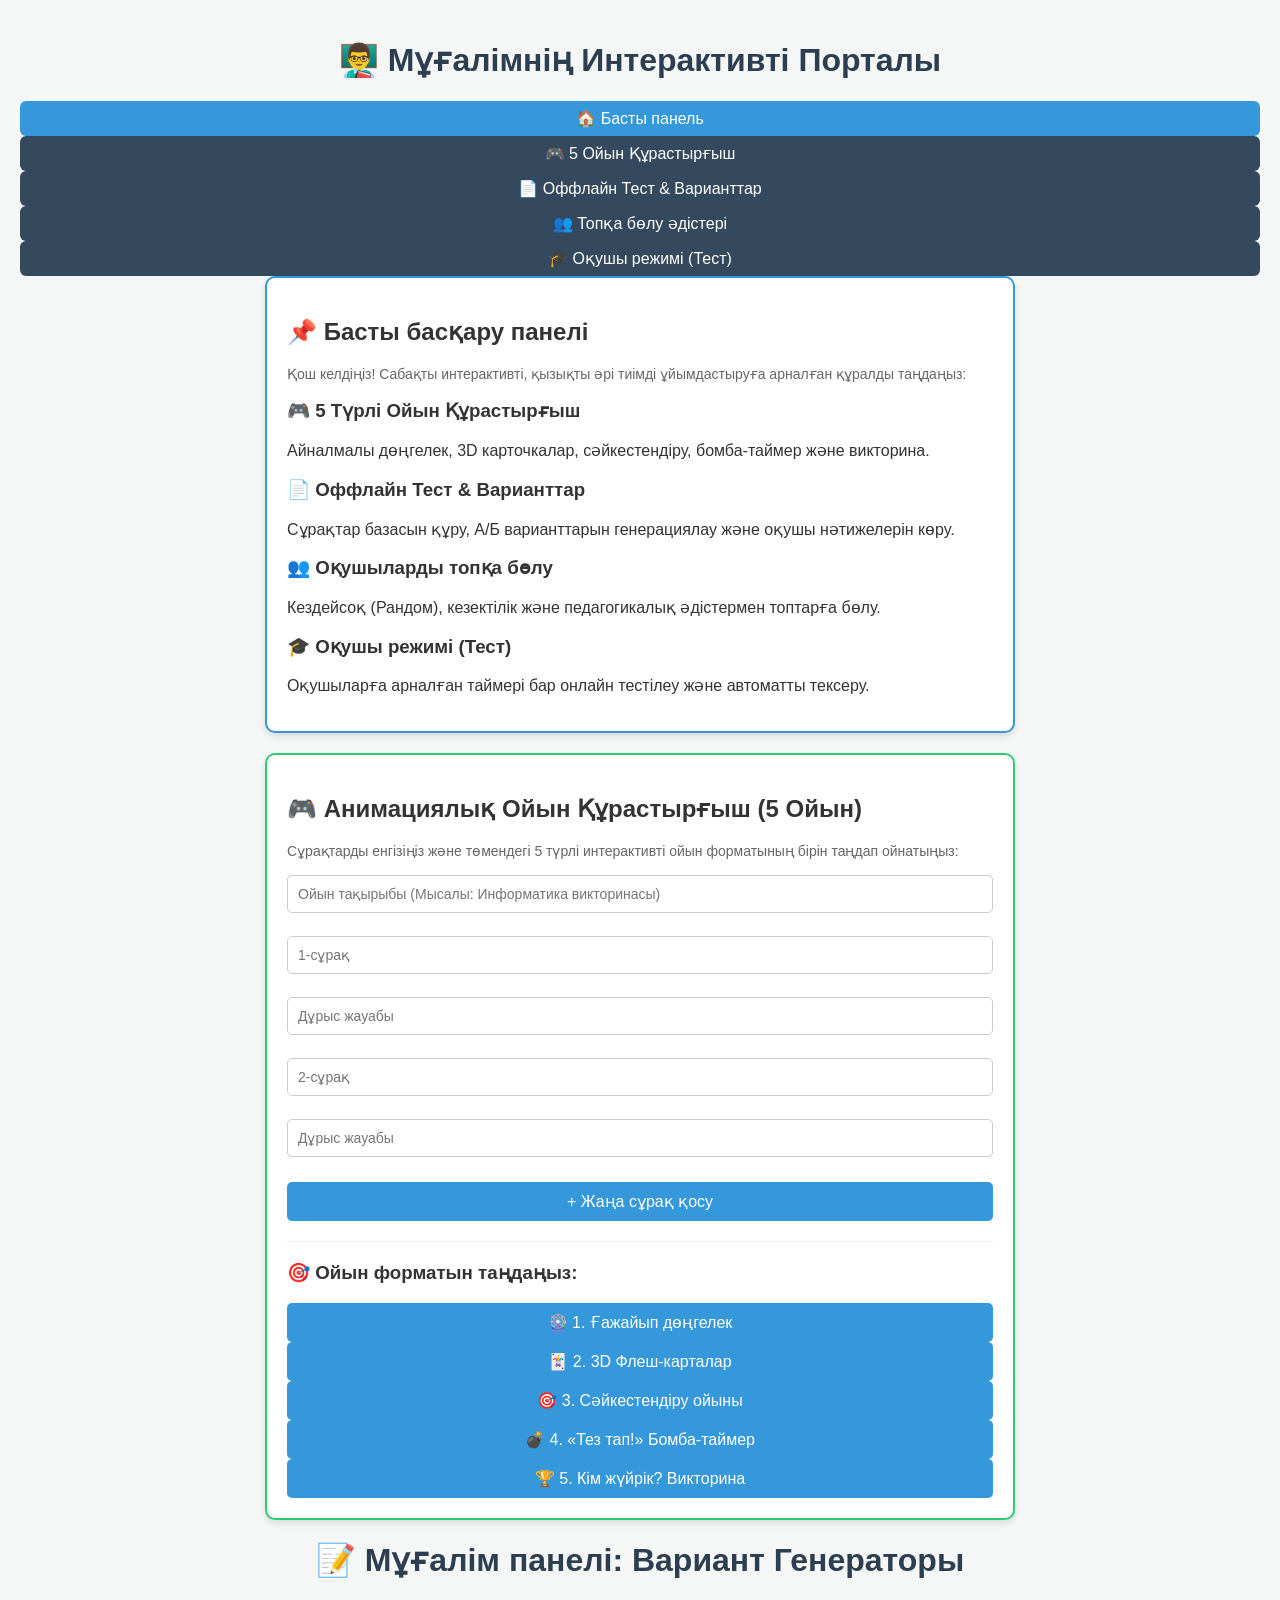
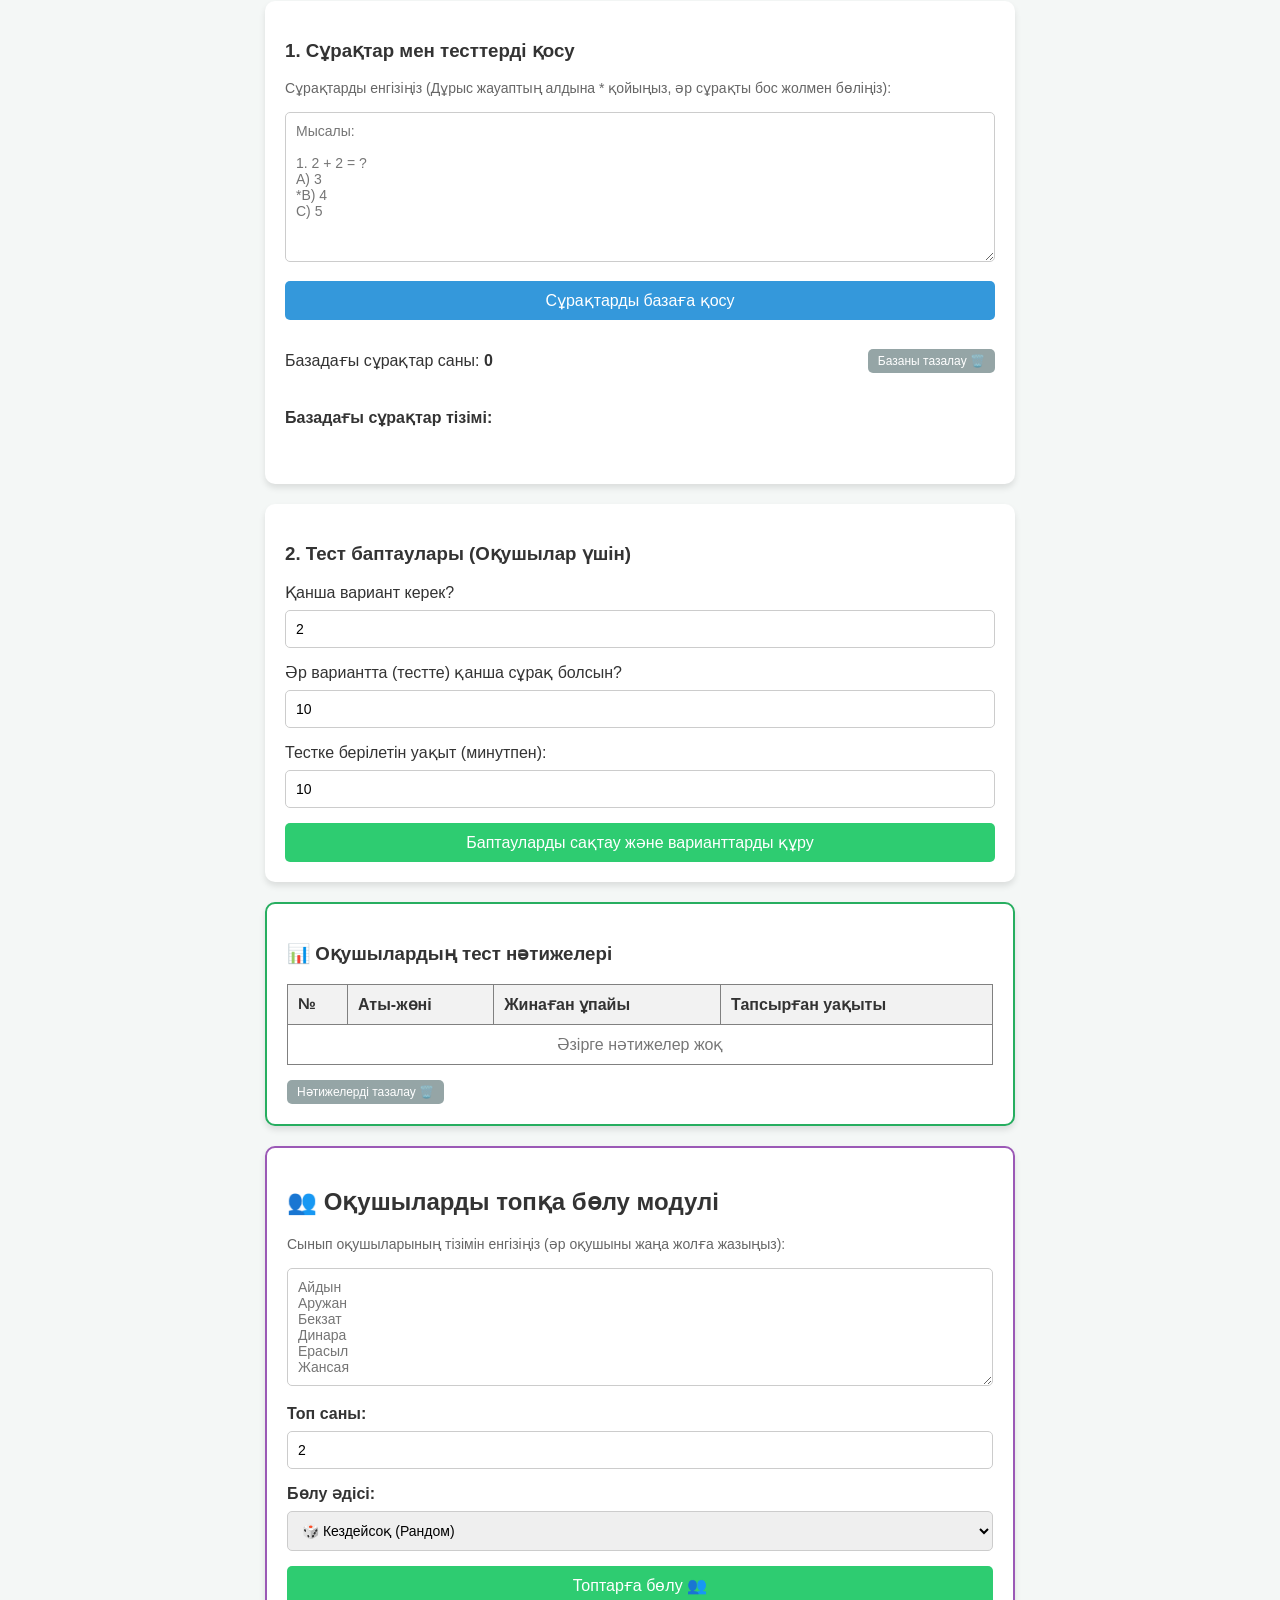
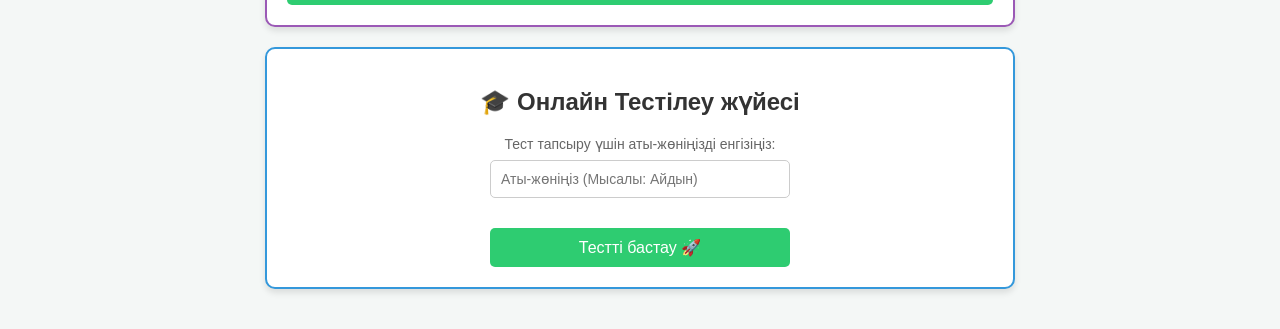
==== commit 60c9a426: "Update index.html" ====
--- a/index.html
+++ b/index.html
@@ -7,15 +7,15 @@
     <link rel="stylesheet" href="style.css">
 </head>
 <body>
-    <!-- Навигациялық Панель (Мәзір) -->
-    <header class="app-header no-print" style="background: #2c3e50; color: white; padding: 15px 20px; text-align: center; border-radius: 0 0 10px 10px; margin-bottom: 20px;">
-        <h1 style="margin: 0; color: white; font-size: 24px;">🎓 Мұғалім мен Оқушы Интерактивті Платформасы</h1>
-        <nav class="nav-tabs" style="display: flex; justify-content: center; gap: 8px; flex-wrap: wrap; margin-top: 12px;">
-            <button class="nav-btn active" onclick="switchTab('dashboard-tab')" style="width: auto; font-size: 14px;">🏠 Басты панель</button>
-            <button class="nav-btn" onclick="switchTab('game-tab')" style="width: auto; font-size: 14px;">🎮 Ойын құрастыру</button>
-            <button class="nav-btn" onclick="switchTab('test-gen-tab')" style="width: auto; font-size: 14px;">📄 Оффлайн Тест & Варианттар</button>
-            <button class="nav-btn" onclick="switchTab('grouping-tab')" style="width: auto; font-size: 14px;">👥 Оқушыны топқа бөлу</button>
-            <button class="nav-btn" onclick="switchTab('student-quiz-tab')" style="width: auto; font-size: 14px;">🎓 Оқушы режимі (Тест)</button>
+    <!-- Навигациялық Басты Панель -->
+    <header class="app-header no-print">
+        <h1>👨‍🏫 Мұғалімнің Интерактивті Порталы</h1>
+        <nav class="nav-tabs">
+            <button class="nav-btn active" onclick="switchTab('dashboard-tab')">🏠 Басты панель</button>
+            <button class="nav-btn" onclick="switchTab('game-tab')">🎮 5 Ойын Құрастырғыш</button>
+            <button class="nav-btn" onclick="switchTab('test-gen-tab')">📄 Оффлайн Тест & Варианттар</button>
+            <button class="nav-btn" onclick="switchTab('grouping-tab')">👥 Топқа бөлу әдістері</button>
+            <button class="nav-btn" onclick="switchTab('student-quiz-tab')">🎓 Оқушы режимі (Тест)</button>
         </nav>
     </header>
 
@@ -23,71 +23,144 @@
 
         <!-- 1. БАСТЫ ПАНЕЛЬ (DASHBOARD) -->
         <div id="dashboard-tab" class="tab-content active-content no-print">
-            <div class="card">
+            <div class="card" style="border: 2px solid #3498db;">
                 <h2>📌 Басты басқару панелі</h2>
-                <p class="hint">Сабақты қызықты әрі тиімді ұйымдастыру үшін қажетті бөлімді таңдаңыз:</p>
-                <div style="display: grid; grid-template-columns: repeat(auto-fit, minmax(220px, 1fr)); gap: 15px; margin-top: 15px;">
-                    <div class="card" style="border: 2px solid #2ecc71; cursor: pointer; margin: 0; transition: 0.2s;" onclick="switchTab('game-tab')">
-                        <h3>🎮 Ойын құрастырғыш</h3>
-                        <p class="hint">Сабаққа арналған мини-викториналар құру.</p>
-                    </div>
-                    <div class="card" style="border: 2px solid #e67e22; cursor: pointer; margin: 0; transition: 0.2s;" onclick="switchTab('test-gen-tab')">
-                        <h3>📄 Оффлайн Тест</h3>
-                        <p class="hint">Сұрақтар базасы, варианттар генераторы және нәтижелер.</p>
-                    </div>
-                    <div class="card" style="border: 2px solid #9b59b6; cursor: pointer; margin: 0; transition: 0.2s;" onclick="switchTab('grouping-tab')">
-                        <h3>👥 Оқушыны топқа бөлу</h3>
-                        <p class="hint">Кездейсоқ және кезектілік әдістерімен топтастыру.</p>
-                    </div>
-                    <div class="card" style="border: 2px solid #3498db; cursor: pointer; margin: 0; transition: 0.2s;" onclick="switchTab('student-quiz-tab')">
-                        <h3>🎓 Оқушы режимі</h3>
-                        <p class="hint">Оқушылардың таймер арқылы тест тапсыруы.</p>
-                    </div>
-                </div>
-            </div>
-        </div>
-
-        <!-- 2. ОЙЫН ҚҰРАСТЫРАТЫН БӨЛІМ -->
-        <div id="game-tab" class="tab-content no-print" style="display: none;">
-            <div class="card">
-                <h2>🎮 Интерактивті ойын құрастырғыш</h2>
-                <p class="hint">Сабақта қолданылатын сұрақ-жауап ойындарын ұйымдастырыңыз:</p>
-                
-                <input type="text" id="gameTitle" placeholder="Ойын тақырыбы (Мысалы: Зерде викторинасы)" style="width:100%; padding:10px; margin-bottom:12px; box-sizing:border-box; border: 1px solid #ccc; border-radius: 5px;">
+                <p class="hint">Қош келдіңіз! Сабақты интерактивті, қызықты әрі тиімді ұйымдастыруға арналған құралды таңдаңыз:</p>
+                <div class="dashboard-grid">
+                    <div class="dash-card dash-game" onclick="switchTab('game-tab')">
+                        <h3>🎮 5 Түрлі Ойын Құрастырғыш</h3>
+                        <p>Айналмалы дөңгелек, 3D карточкалар, сәйкестендіру, бомба-таймер және викторина.</p>
+                    </div>
+                    <div class="dash-card dash-test" onclick="switchTab('test-gen-tab')">
+                        <h3>📄 Оффлайн Тест & Варианттар</h3>
+                        <p>Сұрақтар базасын құру, А/Б варианттарын генерациялау және оқушы нәтижелерін көру.</p>
+                    </div>
+                    <div class="dash-card dash-group" onclick="switchTab('grouping-tab')">
+                        <h3>👥 Оқушыларды топқа бөлу</h3>
+                        <p>Кездейсоқ (Рандом), кезектілік және педагогикалық әдістермен топтарға бөлу.</p>
+                    </div>
+                    <div class="dash-card dash-quiz" onclick="switchTab('student-quiz-tab')">
+                        <h3>🎓 Оқушы режимі (Тест)</h3>
+                        <p>Оқушыларға арналған таймері бар онлайн тестілеу және автоматты тексеру.</p>
+                    </div>
+                </div>
+            </div>
+        </div>
+
+        <!-- 2. 5 ТҮРЛІ ИНТЕРАКТИВТІ ОЙЫН БӨЛІМІ -->
+        <div id="game-tab" class="tab-content no-print">
+            <div class="card" style="border: 2px solid #2ecc71;">
+                <h2>🎮 Анимациялық Ойын Құрастырғыш (5 Ойын)</h2>
+                <p class="hint">Сұрақтарды енгізіңіз және төмендегі 5 түрлі интерактивті ойын форматының бірін таңдап ойнатыңыз:</p>
+                
+                <input type="text" id="gameTitle" placeholder="Ойын тақырыбы (Мысалы: Информатика викторинасы)">
                 
                 <div id="game-questions-container">
-                    <div style="margin-bottom: 10px; display: flex; gap: 10px;">
-                        <input type="text" class="g-q-input" placeholder="1-сұрақ" style="flex: 2; padding:8px; border: 1px solid #ccc; border-radius: 5px;">
-                        <input type="text" class="g-a-input" placeholder="Дұрыс жауабы" style="flex: 1; padding:8px; border: 1px solid #ccc; border-radius: 5px;">
-                    </div>
-                </div>
-                
-                <div style="display: flex; gap: 10px; margin-top: 15px;">
-                    <button type="button" onclick="addGameField()" style="background:#95a5a6; width: auto;">+ Сұрақ қосу</button>
-                    <button type="button" class="btn-generate" onclick="startGameSession()" style="width: auto;">Ойынды бастау 🚀</button>
-                </div>
-
-                <div id="gameShowcase" style="display:none; margin-top: 20px; padding: 20px; background: #eef9f1; border-radius: 8px; border: 1px solid #2ecc71;">
-                    <h3 id="displayGameTitle" style="color: #27ae60; margin-top:0;"></h3>
-                    <div id="gameQuestionBox" style="font-size: 18px; font-weight: bold; margin: 15px 0;"></div>
-                    <p id="gameAnswerBox" style="font-size: 16px; color: #2980b9; display: none; font-weight: bold;"></p>
-                    <div style="display: flex; gap: 10px; margin-top: 15px;">
-                        <button type="button" onclick="toggleGameAnswer()" style="background:#e67e22; width:auto;">👁️ Жауапты көрсету</button>
-                        <button type="button" class="btn-generate" onclick="nextGameCard()" style="width:auto;">Келесі сұрақ ➡️</button>
-                    </div>
-                </div>
-            </div>
-        </div>
-
-        <!-- 3. ОФФЛАЙН ТЕСТ ЖӘНЕ ВАРИАНТ ГЕНЕРАТОРЫ (МҰҒАЛІМ ПАНЕЛІ) -->
-        <div id="test-gen-tab" class="tab-content" style="display: none;">
+                    <div class="game-input-row">
+                        <input type="text" class="g-q-input" placeholder="1-сұрақ">
+                        <input type="text" class="g-a-input" placeholder="Дұрыс жауабы">
+                    </div>
+                    <div class="game-input-row">
+                        <input type="text" class="g-q-input" placeholder="2-сұрақ">
+                        <input type="text" class="g-a-input" placeholder="Дұрыс жауабы">
+                    </div>
+                </div>
+                
+                <div class="btn-group" style="margin-top: 10px;">
+                    <button type="button" class="btn-sec" onclick="addGameField()">+ Жаңа сұрақ қосу</button>
+                </div>
+
+                <hr style="margin: 20px 0; border: 0; border-top: 1px solid #eee;">
+
+                <h3>🎯 Ойын форматын таңдаңыз:</h3>
+                <div class="game-selector-grid">
+                    <button type="button" class="game-type-btn" onclick="startSelectedGame('wheel')">🎡 1. Ғажайып дөңгелек</button>
+                    <button type="button" class="game-type-btn" onclick="startSelectedGame('flashcard')">🃏 2. 3D Флеш-карталар</button>
+                    <button type="button" class="game-type-btn" onclick="startSelectedGame('match')">🎯 3. Сәйкестендіру ойыны</button>
+                    <button type="button" class="game-type-btn" onclick="startSelectedGame('bomb')">💣 4. «Тез тап!» Бомба-таймер</button>
+                    <button type="button" class="game-type-btn" onclick="startSelectedGame('quiz')">🏆 5. Кім жүйрік? Викторина</button>
+                </div>
+
+                <!-- Ойын Алаңдары (Интерактивті Анимациялармен) -->
+                <div id="game-playground" style="display:none; margin-top: 25px;" class="playground-box">
+                    <div style="display:flex; justify-content:space-between; align-items:center; margin-bottom:15px;">
+                        <h3 id="activeGameHeader" style="margin:0; color:#27ae60;"></h3>
+                        <button type="button" class="btn-clear" onclick="closeGamePlayground()">Жабу ✖</button>
+                    </div>
+
+                    <!-- 1. Ғажайып Дөңгелек -->
+                    <div id="game-wheel-area" class="mini-game-area" style="display:none;">
+                        <div class="wheel-wrapper">
+                            <div class="wheel-pointer">▼</div>
+                            <div id="wheelCanvas" class="wheel-circle"></div>
+                        </div>
+                        <button type="button" class="btn-generate" onclick="spinWheelAnimation()" style="margin-top:20px;">🎡 Дөңгелекті Айналдыру!</button>
+                        <div id="wheelResult" class="game-modal-result"></div>
+                    </div>
+
+                    <!-- 2. 3D Флеш-карталар -->
+                    <div id="game-flashcard-area" class="mini-game-area" style="display:none;">
+                        <div class="flip-card" onclick="this.classList.toggle('flipped')">
+                            <div class="flip-card-inner">
+                                <div class="flip-card-front">
+                                    <span class="card-badge">Сұрақ (Басыңыз 👆)</span>
+                                    <p id="flashcardQText"></p>
+                                </div>
+                                <div class="flip-card-back">
+                                    <span class="card-badge">Дұрыс Жауабы ✅</span>
+                                    <p id="flashcardAText"></p>
+                                </div>
+                            </div>
+                        </div>
+                        <div class="btn-group" style="margin-top:20px; justify-content:center;">
+                            <button type="button" class="btn-generate" onclick="nextFlashcard()" style="width:auto;">Келесі Карта ➡️</button>
+                        </div>
+                    </div>
+
+                    <!-- 3. Сәйкестендіру Ойыны -->
+                    <div id="game-match-area" class="mini-game-area" style="display:none;">
+                        <p class="hint">Сұрақ пен оның дұрыс жауабын тауып, жұптастырыңыз:</p>
+                        <div id="matchCardsContainer" class="match-grid"></div>
+                    </div>
+
+                    <!-- 4. Бомба Таймер -->
+                    <div id="game-bomb-area" class="mini-game-area" style="display:none;">
+                        <div class="bomb-container">
+                            <div id="bombIcon" class="bomb-anim">💣</div>
+                            <div id="bombTimerDisplay" class="bomb-timer-text">10</div>
+                        </div>
+                        <p id="bombQText" class="bomb-q-text"></p>
+                        <div id="bombAnsText" class="game-a-text" style="display:none;"></div>
+                        <div class="btn-group" style="margin-top:15px; justify-content:center;">
+                            <button type="button" class="btn-copy" onclick="showBombAnswer()" style="width:auto;">👁️ Жауапты көрсету</button>
+                            <button type="button" class="btn-generate" onclick="nextBombQuestion()" style="width:auto;">Келесі Сұрақ ➡️</button>
+                        </div>
+                    </div>
+
+                    <!-- 5. Викторина -->
+                    <div id="game-quiz-area" class="mini-game-area" style="display:none;">
+                        <div class="quiz-card">
+                            <h4 id="quizGameQ"></h4>
+                            <div id="quizOptionsGrid" class="quiz-options-grid"></div>
+                            <div id="quizFeedback" style="margin-top:15px; font-weight:bold; font-size:16px;"></div>
+                        </div>
+                    </div>
+
+                </div>
+            </div>
+        </div>
+
+        <!-- 3. ОФФЛАЙН ТЕСТ ЖӘНЕ ВАРИАНТ ГЕНЕРАТОРЫ -->
+        <div id="test-gen-tab" class="tab-content">
             <h1 class="no-print">📝 Мұғалім панелі: Вариант Генераторы</h1>
             
             <div class="card no-print">
-                <h3>1. Сұрақтарды базаға қосу</h3>
+                <h3>1. Сұрақтар мен тесттерді қосу</h3>
                 <p class="hint">Сұрақтарды енгізіңіз (Дұрыс жауаптың алдына * қойыңыз, әр сұрақты бос жолмен бөліңіз):</p>
-                <textarea id="questionInput" rows="8" placeholder="Мысалы:&#10;&#10;Қазақстанның астанасы қай қала?&#10;A) Алматы&#10;*B) Астана&#10;C) Шымкент"></textarea>
-                <button type="button" onclick="addQuestions()">Сұрақтарды базаға қосу ➕</button>
+                
+                <textarea id="questionInput" rows="8" placeholder="Мысалы:&#10;&#10;1. 2 + 2 = ?&#10;A) 3&#10;*B) 4&#10;C) 5"></textarea>
+                
+                <button type="button" onclick="addQuestions()">Сұрақтарды базаға қосу</button>
                 
                 <div class="list-header">
                     <p>Базадағы сұрақтар саны: <strong id="totalQuestions">0</strong></p>
@@ -103,13 +176,13 @@
                 <label for="variantCount">Қанша вариант керек?</label>
                 <input type="number" id="variantCount" min="1" max="10" value="2">
                 
-                <label for="questionsPerVariant">Әр варианттағы сұрақ саны:</label>
-                <input type="number" id="questionsPerVariant" min="1" max="50" value="5">
-
-                <label for="testTimeMinutes">Тест уақыты (минутпен):</label>
+                <label for="questionsPerVariant">Әр вариантта (тестте) қанша сұрақ болсын?</label>
+                <input type="number" id="questionsPerVariant" min="1" max="50" value="10">
+
+                <label for="testTimeMinutes">Тестке берілетін уақыт (минутпен):</label>
                 <input type="number" id="testTimeMinutes" min="1" max="120" value="10">
 
-                <button type="button" onclick="generateVariants()" class="btn-generate">Баптауларды сақтау және варианттарды құру 🎲</button>
+                <button type="button" onclick="generateVariants()" class="btn-generate">Баптауларды сақтау және варианттарды құру</button>
             </div>
 
             <div class="card no-print" style="margin-top: 20px; border: 2px solid #27ae60;">
@@ -134,7 +207,7 @@
                 <button type="button" onclick="clearResults()" class="btn-clear" style="margin-top: 15px;">Нәтижелерді тазалау 🗑️</button>
             </div>
 
-            <div id="actionButtons" class="action-buttons no-print" style="display: none; margin-top: 20px;">
+            <div id="actionButtons" class="action-buttons no-print" style="display: none;">
                 <button type="button" onclick="window.print()" class="btn-print">🖨️ Печать / PDF сақтау</button>
                 <button type="button" onclick="copyToClipboard()" class="btn-copy">📋 Барлық вариантты көшіру</button>
             </div>
@@ -142,33 +215,34 @@
             <div id="output" class="output-section"></div>
         </div>
 
-        <!-- 4. ОҚУШЫЛАРДЫ ТОПҚА БӨЛУ БӨЛІМІ -->
-        <div id="grouping-tab" class="tab-content no-print" style="display: none;">
-            <div class="card">
-                <h2>👥 Оқушыларды топқа бөлу әдістері</h2>
+        <!-- 4. ОҚУШЫЛАРДЫ ТОПҚА БӨЛУ -->
+        <div id="grouping-tab" class="tab-content no-print">
+            <div class="card" style="border: 2px solid #9b59b6;">
+                <h2>👥 Оқушыларды топқа бөлу модулі</h2>
                 <p class="hint">Сынып оқушыларының тізімін енгізіңіз (әр оқушыны жаңа жолға жазыңыз):</p>
                 <textarea id="studentsListInput" rows="6" placeholder="Айдын&#10;Аружан&#10;Бекзат&#10;Динара&#10;Ерасыл&#10;Жансая"></textarea>
                 
-                <div style="display: flex; gap: 15px; margin-bottom: 15px;">
-                    <div style="flex: 1;">
-                        <label class="hint">Топ саны:</label>
+                <div class="group-controls">
+                    <div>
+                        <label><b>Топ саны:</b></label>
                         <input type="number" id="groupCount" value="2" min="2" max="10">
                     </div>
-                    <div style="flex: 1;">
-                        <label class="hint">Бөлу тәсілі:</label>
-                        <select id="groupMethod" style="width: 100%; padding: 10px; margin: 8px 0 15px 0; border: 1px solid #ccc; border-radius: 5px; font-family: inherit;">
+                    <div>
+                        <label><b>Бөлу әдісі:</b></label>
+                        <select id="groupMethod">
                             <option value="random">🎲 Кездейсоқ (Рандом)</option>
-                            <option value="sequential">🔢 Кезектік ретпен (1-2-3)</option>
+                            <option value="sequential">🔢 Кезектік (1-2-3 ретімен)</option>
+                            <option value="leader">⭐ Көшбасшылар әдісі</option>
                         </select>
                     </div>
                 </div>
                 <button type="button" class="btn-generate" onclick="divideIntoGroups()">Топтарға бөлу 👥</button>
-                <div id="groupsResultArea" style="margin-top: 15px;"></div>
-            </div>
-        </div>
-
-        <!-- 5. ОҚУШЫ РЕЖИМІ (ТЕСТ ТАПСЫРУ) -->
-        <div id="student-quiz-tab" class="tab-content no-print" style="display: none;">
+                <div id="groupsResultArea" class="groups-grid"></div>
+            </div>
+        </div>
+
+        <!-- 5. ОҚУШЫ РЕЖИМІ (ОНЛАЙН ТЕСТ) -->
+        <div id="student-quiz-tab" class="tab-content no-print">
             <div class="card" style="border: 2px solid #3498db;">
                 <h2 style="text-align: center;">🎓 Онлайн Тестілеу жүйесі</h2>
                 
@@ -196,133 +270,6 @@
 
     </div>
 
-    <!-- Қосымша навигация және ойын/топқа бөлу скрипттері -->
-    <script>
-        function switchTab(tabId) {
-            let tabs = document.querySelectorAll('.tab-content');
-            tabs.forEach(tab => tab.style.display = 'none');
-            
-            let target = document.getElementById(tabId);
-            if (target) target.style.display = 'block';
-
-            let buttons = document.querySelectorAll('.nav-btn');
-            buttons.forEach(btn => btn.classList.remove('active'));
-            if (event && event.currentTarget) {
-                event.currentTarget.classList.add('active');
-            }
-        }
-
-        // Ойын құрастырғыш логикасы
-        let gameData = [];
-        let currentGameIdx = 0;
-
-        function addGameField() {
-            let container = document.getElementById('game-questions-container');
-            let count = container.children.length + 1;
-            let div = document.createElement('div');
-            div.style.marginBottom = "10px";
-            div.style.display = "flex";
-            div.style.gap = "10px";
-            div.innerHTML = '<input type="text" class="g-q-input" placeholder="' + count + '-сұрақ" style="flex:2; padding:8px; border: 1px solid #ccc; border-radius: 5px;"> ' +
-                            '<input type="text" class="g-a-input" placeholder="Дұрыс жауабы" style="flex:1; padding:8px; border: 1px solid #ccc; border-radius: 5px;">';
-            container.appendChild(div);
-        }
-
-        function startGameSession() {
-            let title = document.getElementById('gameTitle').value.trim() || "Сабақ викторинасы";
-            let qInputs = document.querySelectorAll('.g-q-input');
-            let aInputs = document.querySelectorAll('.g-a-input');
-            
-            gameData = [];
-            for(let i=0; i<qInputs.length; i++) {
-                if(qInputs[i].value.trim() !== "") {
-                    gameData.push({
-                        q: qInputs[i].value.trim(),
-                        a: aInputs[i].value.trim()
-                    });
-                }
-            }
-
-            if(gameData.length === 0) {
-                alert("Өтініш, кем дегенде 1 ойын сұрағын енгізіңіз!");
-                return;
-            }
-
-            currentGameIdx = 0;
-            document.getElementById('displayGameTitle').innerText = "🎮 " + title;
-            document.getElementById('gameShowcase').style.display = "block";
-            showGameCard();
-        }
-
-        function showGameCard() {
-            if(currentGameIdx >= gameData.length) {
-                document.getElementById('gameQuestionBox').innerText = "🎉 Ойын аяқталды! Барлық сұрақтар өтілді.";
-                document.getElementById('gameAnswerBox').style.display = "none";
-                return;
-            }
-            document.getElementById('gameQuestionBox').innerText = (currentGameIdx + 1) + "-сұрақ: " + gameData[currentGameIdx].q;
-            document.getElementById('gameAnswerBox').innerText = "Дұрыс жауабы: " + gameData[currentGameIdx].a;
-            document.getElementById('gameAnswerBox').style.display = "none";
-        }
-
-        function toggleGameAnswer() {
-            let box = document.getElementById('gameAnswerBox');
-            box.style.display = (box.style.display === "none") ? "block" : "none";
-        }
-
-        function nextGameCard() {
-            currentGameIdx++;
-            showGameCard();
-        }
-
-        // Топқа бөлу логикасы
-        function divideIntoGroups() {
-            let input = document.getElementById('studentsListInput');
-            let area = document.getElementById('groupsResultArea');
-            if (!input || !area) return;
-
-            let students = input.value.split('\n').map(s => s.trim()).filter(s => s !== "");
-            let groupCount = parseInt(document.getElementById('groupCount').value) || 2;
-            let method = document.getElementById('groupMethod').value;
-
-            if (students.length === 0) {
-                alert("Өтініш, оқушылар тізімін енгізіңіз!");
-                return;
-            }
-
-            let groups = Array.from({ length: groupCount }, () => []);
-
-            if (method === 'random') {
-                let shuffled = students.slice().sort(() => 0.5 - Math.random());
-                shuffled.forEach((student, index) => {
-                    groups[index % groupCount].push(student);
-                });
-            } else {
-                students.forEach((student, index) => {
-                    groups[index % groupCount].push(student);
-                });
-            }
-
-            let html = '<div style="margin-top: 15px; display: grid; gap: 10px;">';
-            groups.forEach((group, idx) => {
-                html += '<div style="background: #f9f9f9; padding: 10px; border-radius: 5px; border: 1px solid #ddd;">' +
-                        '<strong>🔹 ' + (idx + 1) + '-топ:</strong> ' + (group.length > 0 ? group.join(', ') : '<i>Бос</i>') +
-                        '</div>';
-            });
-            html += '</div>';
-            area.innerHTML = html;
-        }
-
-        // Оқушы режимі ашылғанда баптауларды шығару
-        document.addEventListener('DOMContentLoaded', function() {
-            let qCount = localStorage.getItem('quiz_q_count') || 5;
-            let tMinutes = localStorage.getItem('quiz_time_minutes') || 10;
-            let infoHint = document.getElementById('test-info-hint');
-            if (infoHint) {
-                infoHint.innerHTML = "Берілген сұрақ саны: <b>" + qCount + "</b> | Уақыт: <b>" + tMinutes + " минут</b>";
-            }
-        });
-    </script>
     <script src="script.js"></script>
 </body>
 </html>
--- a/style.css
+++ b/style.css
@@ -30,7 +30,7 @@
     margin-bottom: 8px;
 }
 
-textarea, input[type="number"] {
+textarea, input[type="number"], input[type="text"], select {
     width: 100%;
     padding: 10px;
     margin: 8px 0 15px 0;
@@ -43,18 +43,6 @@
 
 textarea {
     resize: vertical;
-}
-
-.checkbox-group {
-    display: flex;
-    align-items: center;
-    margin-bottom: 15px;
-    gap: 8px;
-}
-
-.checkbox-group input {
-    width: auto;
-    cursor: pointer;
 }
 
 button {
@@ -177,7 +165,22 @@
     white-space: pre-line;
 }
 
-/* Печать алайында артық элементтерді жасыру */
+/* Nav styles */
+.nav-btn {
+    background: #34495e;
+    color: white;
+    border: none;
+    padding: 8px 14px;
+    border-radius: 6px;
+    cursor: pointer;
+    font-weight: 500;
+    transition: 0.3s;
+}
+
+.nav-btn:hover, .nav-btn.active {
+    background: #3498db;
+}
+
 @media print {
     body {
         background-color: #fff;
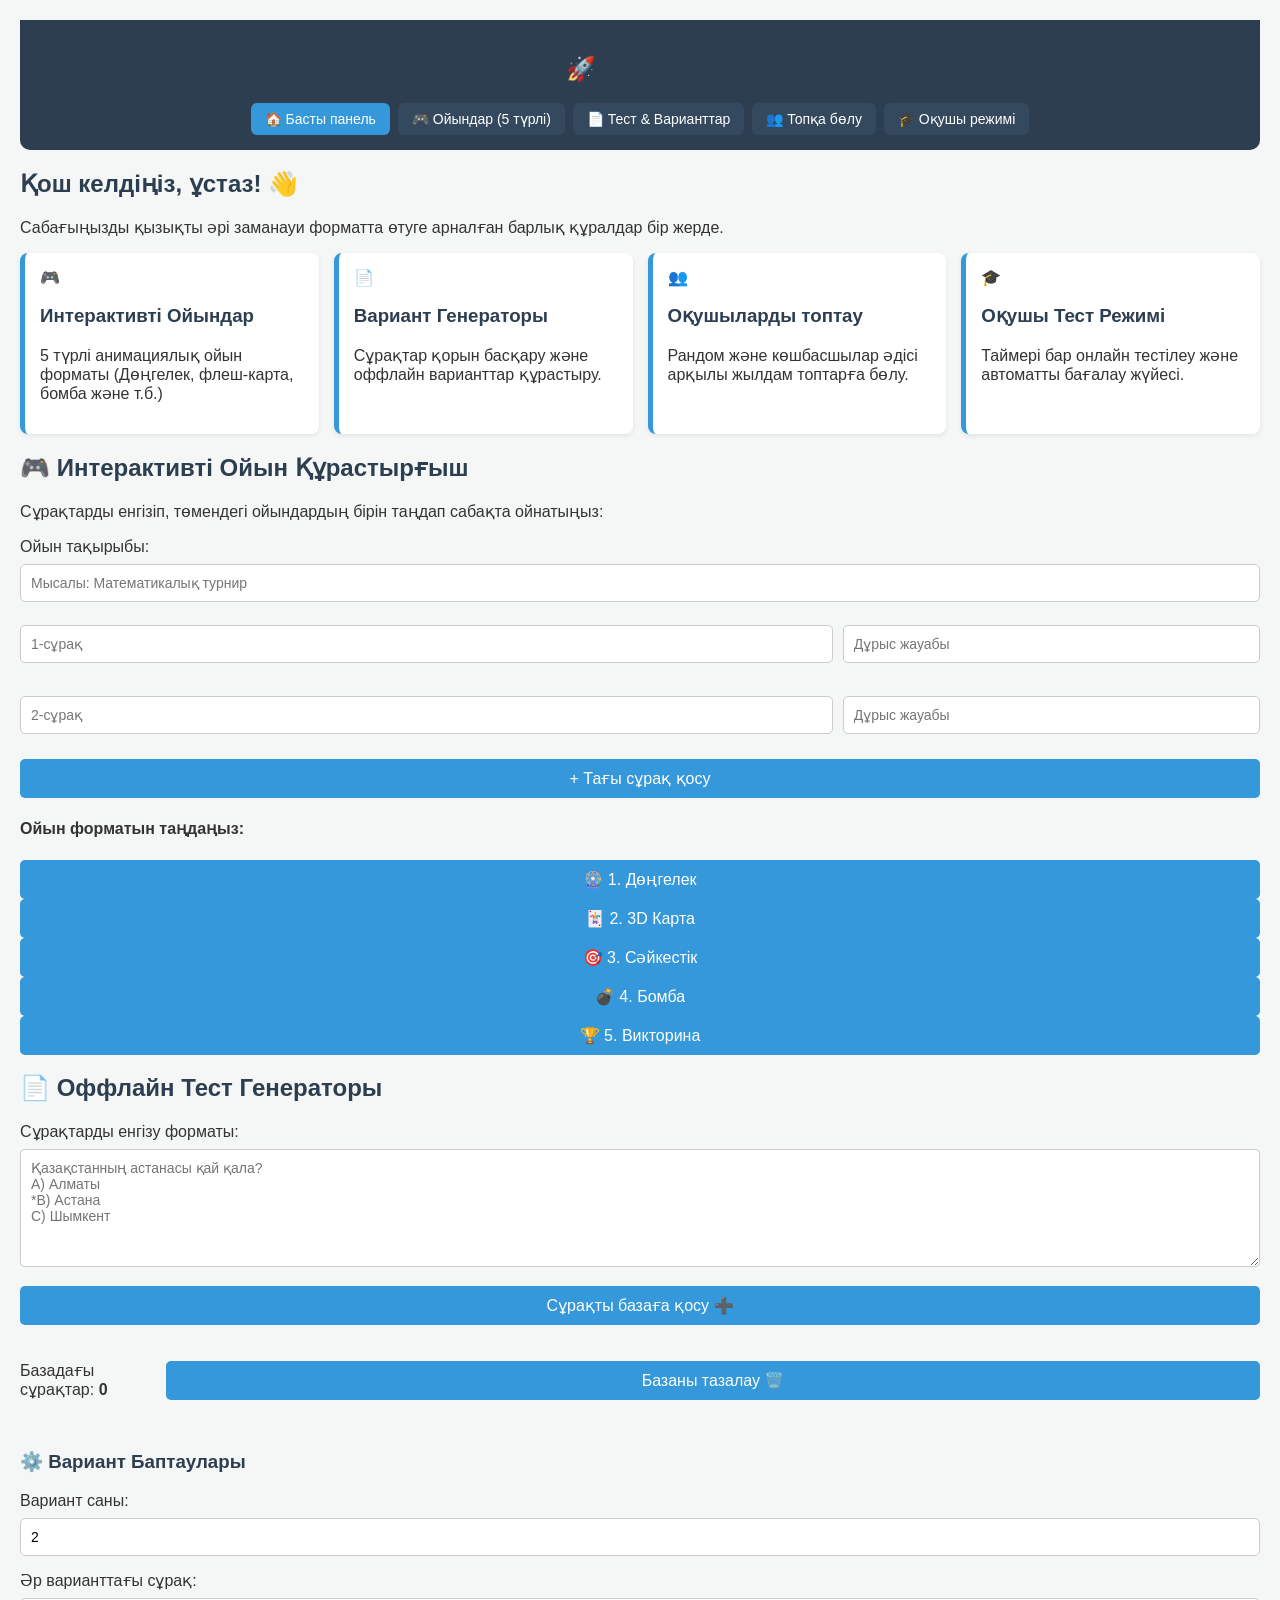
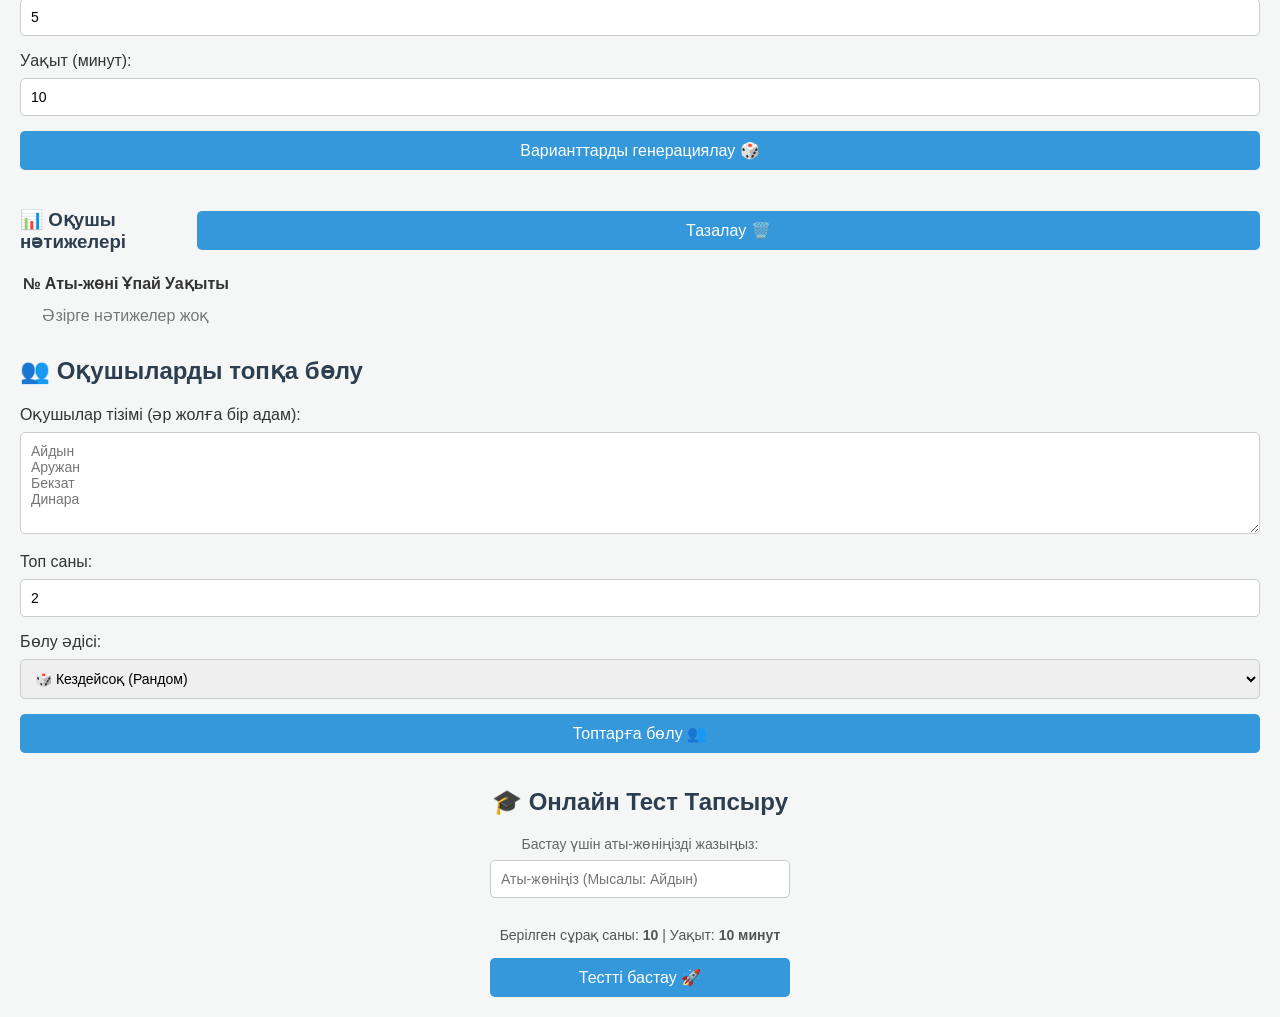
==== commit 837494e2: "Update index.html" ====
--- a/index.html
+++ b/index.html
@@ -3,58 +3,68 @@
 <head>
     <meta charset="UTF-8">
     <meta name="viewport" content="width=device-width, initial-scale=1.0">
-    <title>Мұғалім мен Оқушы Порталы</title>
+    <title>Мұғалім Порталы</title>
     <link rel="stylesheet" href="style.css">
 </head>
 <body>
-    <!-- Навигациялық Басты Панель -->
+
+    <!-- Заманауи Жоғарғы Мәзір -->
     <header class="app-header no-print">
-        <h1>👨‍🏫 Мұғалімнің Интерактивті Порталы</h1>
+        <div class="logo-area">
+            <h2>🚀 Ustaz Pro</h2>
+        </div>
         <nav class="nav-tabs">
-            <button class="nav-btn active" onclick="switchTab('dashboard-tab')">🏠 Басты панель</button>
-            <button class="nav-btn" onclick="switchTab('game-tab')">🎮 5 Ойын Құрастырғыш</button>
-            <button class="nav-btn" onclick="switchTab('test-gen-tab')">📄 Оффлайн Тест & Варианттар</button>
-            <button class="nav-btn" onclick="switchTab('grouping-tab')">👥 Топқа бөлу әдістері</button>
-            <button class="nav-btn" onclick="switchTab('student-quiz-tab')">🎓 Оқушы режимі (Тест)</button>
+            <button class="nav-btn active" data-tab="dashboard-tab">🏠 Басты панель</button>
+            <button class="nav-btn" data-tab="game-tab">🎮 Ойындар (5 түрлі)</button>
+            <button class="nav-btn" data-tab="test-gen-tab">📄 Тест & Варианттар</button>
+            <button class="nav-btn" data-tab="grouping-tab">👥 Топқа бөлу</button>
+            <button class="nav-btn" data-tab="student-quiz-tab">🎓 Оқушы режимі</button>
         </nav>
     </header>
 
-    <div class="container">
-
-        <!-- 1. БАСТЫ ПАНЕЛЬ (DASHBOARD) -->
-        <div id="dashboard-tab" class="tab-content active-content no-print">
-            <div class="card" style="border: 2px solid #3498db;">
-                <h2>📌 Басты басқару панелі</h2>
-                <p class="hint">Қош келдіңіз! Сабақты интерактивті, қызықты әрі тиімді ұйымдастыруға арналған құралды таңдаңыз:</p>
-                <div class="dashboard-grid">
-                    <div class="dash-card dash-game" onclick="switchTab('game-tab')">
-                        <h3>🎮 5 Түрлі Ойын Құрастырғыш</h3>
-                        <p>Айналмалы дөңгелек, 3D карточкалар, сәйкестендіру, бомба-таймер және викторина.</p>
-                    </div>
-                    <div class="dash-card dash-test" onclick="switchTab('test-gen-tab')">
-                        <h3>📄 Оффлайн Тест & Варианттар</h3>
-                        <p>Сұрақтар базасын құру, А/Б варианттарын генерациялау және оқушы нәтижелерін көру.</p>
-                    </div>
-                    <div class="dash-card dash-group" onclick="switchTab('grouping-tab')">
-                        <h3>👥 Оқушыларды топқа бөлу</h3>
-                        <p>Кездейсоқ (Рандом), кезектілік және педагогикалық әдістермен топтарға бөлу.</p>
-                    </div>
-                    <div class="dash-card dash-quiz" onclick="switchTab('student-quiz-tab')">
-                        <h3>🎓 Оқушы режимі (Тест)</h3>
-                        <p>Оқушыларға арналған таймері бар онлайн тестілеу және автоматты тексеру.</p>
-                    </div>
-                </div>
-            </div>
-        </div>
-
-        <!-- 2. 5 ТҮРЛІ ИНТЕРАКТИВТІ ОЙЫН БӨЛІМІ -->
-        <div id="game-tab" class="tab-content no-print">
-            <div class="card" style="border: 2px solid #2ecc71;">
-                <h2>🎮 Анимациялық Ойын Құрастырғыш (5 Ойын)</h2>
-                <p class="hint">Сұрақтарды енгізіңіз және төмендегі 5 түрлі интерактивті ойын форматының бірін таңдап ойнатыңыз:</p>
+    <main class="app-container">
+
+        <!-- 1. БАСТЫ ПАНЕЛЬ -->
+        <section id="dashboard-tab" class="tab-pane active">
+            <div class="welcome-banner">
+                <h1>Қош келдіңіз, ұстаз! 👋</h1>
+                <p>Сабағыңызды қызықты әрі заманауи форматта өтуге арналған барлық құралдар бір жерде.</p>
+            </div>
+            <div class="dashboard-grid">
+                <div class="dash-card" onclick="switchTab('game-tab')">
+                    <div class="icon">🎮</div>
+                    <h3>Интерактивті Ойындар</h3>
+                    <p>5 түрлі анимациялық ойын форматы (Дөңгелек, флеш-карта, бомба және т.б.)</p>
+                </div>
+                <div class="dash-card" onclick="switchTab('test-gen-tab')">
+                    <div class="icon">📄</div>
+                    <h3>Вариант Генераторы</h3>
+                    <p>Сұрақтар қорын басқару және оффлайн варианттар құрастыру.</p>
+                </div>
+                <div class="dash-card" onclick="switchTab('grouping-tab')">
+                    <div class="icon">👥</div>
+                    <h3>Оқушыларды топтау</h3>
+                    <p>Рандом және көшбасшылар әдісі арқылы жылдам топтарға бөлу.</p>
+                </div>
+                <div class="dash-card" onclick="switchTab('student-quiz-tab')">
+                    <div class="icon">🎓</div>
+                    <h3>Оқушы Тест Режимі</h3>
+                    <p>Таймері бар онлайн тестілеу және автоматты бағалау жүйесі.</p>
+                </div>
+            </div>
+        </section>
+
+        <!-- 2. ОЙЫН ҚҰРАСТЫРҒЫШ (5 ОЙЫН) -->
+        <section id="game-tab" class="tab-pane">
+            <div class="panel-card">
+                <h2>🎮 Интерактивті Ойын Құрастырғыш</h2>
+                <p class="subtitle">Сұрақтарды енгізіп, төмендегі ойындардың бірін таңдап сабақта ойнатыңыз:</p>
                 
-                <input type="text" id="gameTitle" placeholder="Ойын тақырыбы (Мысалы: Информатика викторинасы)">
-                
+                <div class="form-group">
+                    <label>Ойын тақырыбы:</label>
+                    <input type="text" id="gameTitle" placeholder="Мысалы: Математикалық турнир">
+                </div>
+
                 <div id="game-questions-container">
                     <div class="game-input-row">
                         <input type="text" class="g-q-input" placeholder="1-сұрақ">
@@ -65,210 +75,199 @@
                         <input type="text" class="g-a-input" placeholder="Дұрыс жауабы">
                     </div>
                 </div>
-                
-                <div class="btn-group" style="margin-top: 10px;">
-                    <button type="button" class="btn-sec" onclick="addGameField()">+ Жаңа сұрақ қосу</button>
-                </div>
-
-                <hr style="margin: 20px 0; border: 0; border-top: 1px solid #eee;">
-
-                <h3>🎯 Ойын форматын таңдаңыз:</h3>
-                <div class="game-selector-grid">
-                    <button type="button" class="game-type-btn" onclick="startSelectedGame('wheel')">🎡 1. Ғажайып дөңгелек</button>
-                    <button type="button" class="game-type-btn" onclick="startSelectedGame('flashcard')">🃏 2. 3D Флеш-карталар</button>
-                    <button type="button" class="game-type-btn" onclick="startSelectedGame('match')">🎯 3. Сәйкестендіру ойыны</button>
-                    <button type="button" class="game-type-btn" onclick="startSelectedGame('bomb')">💣 4. «Тез тап!» Бомба-таймер</button>
-                    <button type="button" class="game-type-btn" onclick="startSelectedGame('quiz')">🏆 5. Кім жүйрік? Викторина</button>
-                </div>
-
-                <!-- Ойын Алаңдары (Интерактивті Анимациялармен) -->
-                <div id="game-playground" style="display:none; margin-top: 25px;" class="playground-box">
-                    <div style="display:flex; justify-content:space-between; align-items:center; margin-bottom:15px;">
-                        <h3 id="activeGameHeader" style="margin:0; color:#27ae60;"></h3>
-                        <button type="button" class="btn-clear" onclick="closeGamePlayground()">Жабу ✖</button>
-                    </div>
-
-                    <!-- 1. Ғажайып Дөңгелек -->
-                    <div id="game-wheel-area" class="mini-game-area" style="display:none;">
-                        <div class="wheel-wrapper">
-                            <div class="wheel-pointer">▼</div>
-                            <div id="wheelCanvas" class="wheel-circle"></div>
+
+                <button type="button" class="btn-secondary" id="addGameFieldBtn">+ Тағы сұрақ қосу</button>
+
+                <div class="game-selector-box">
+                    <h4>Ойын форматын таңдаңыз:</h4>
+                    <div class="game-btn-grid">
+                        <button type="button" class="game-select-btn" data-game="wheel">🎡 1. Дөңгелек</button>
+                        <button type="button" class="game-select-btn" data-game="flashcard">🃏 2. 3D Карта</button>
+                        <button type="button" class="game-select-btn" data-game="match">🎯 3. Сәйкестік</button>
+                        <button type="button" class="game-select-btn" data-game="bomb">💣 4. Бомба</button>
+                        <button type="button" class="game-select-btn" data-game="quiz">🏆 5. Викторина</button>
+                    </div>
+                </div>
+
+                <!-- Ойын ойнау аймағы -->
+                <div id="gamePlayground" class="playground-area" style="display: none;">
+                    <div class="playground-header">
+                        <h3 id="playgroundTitle">Ойын</h3>
+                        <button type="button" class="btn-close" id="closePlayground">✖ Жбу</button>
+                    </div>
+
+                    <!-- 1. Дөңгелек -->
+                    <div class="sub-game" id="sub-wheel" style="display:none;">
+                        <div class="wheel-box">
+                            <div class="pointer">▼</div>
+                            <div id="wheelCircle" class="wheel"></div>
                         </div>
-                        <button type="button" class="btn-generate" onclick="spinWheelAnimation()" style="margin-top:20px;">🎡 Дөңгелекті Айналдыру!</button>
-                        <div id="wheelResult" class="game-modal-result"></div>
-                    </div>
-
-                    <!-- 2. 3D Флеш-карталар -->
-                    <div id="game-flashcard-area" class="mini-game-area" style="display:none;">
-                        <div class="flip-card" onclick="this.classList.toggle('flipped')">
-                            <div class="flip-card-inner">
-                                <div class="flip-card-front">
-                                    <span class="card-badge">Сұрақ (Басыңыз 👆)</span>
-                                    <p id="flashcardQText"></p>
+                        <button type="button" class="btn-primary" id="spinWheelBtn" style="margin-top: 15px;">Дөңгелекті айналдыру 🌀</button>
+                        <div id="wheelResult" class="game-res-text"></div>
+                    </div>
+
+                    <!-- 2. 3D Карта -->
+                    <div class="sub-game" id="sub-flashcard" style="display:none;">
+                        <div class="flashcard" id="flashCardElement">
+                            <div class="card-inner">
+                                <div class="card-front">
+                                    <span class="badge">Сұрақ (Басып айналдырыңыз)</span>
+                                    <p id="fcQText"></p>
                                 </div>
-                                <div class="flip-card-back">
-                                    <span class="card-badge">Дұрыс Жауабы ✅</span>
-                                    <p id="flashcardAText"></p>
+                                <div class="card-back">
+                                    <span class="badge">Жауап</span>
+                                    <p id="fcAText"></p>
                                 </div>
                             </div>
                         </div>
-                        <div class="btn-group" style="margin-top:20px; justify-content:center;">
-                            <button type="button" class="btn-generate" onclick="nextFlashcard()" style="width:auto;">Келесі Карта ➡️</button>
+                        <button type="button" class="btn-primary" id="nextFcBtn" style="margin-top: 15px; width: auto;">Келесі карта ➡️</button>
+                    </div>
+
+                    <!-- 3. Сәйкестендіру -->
+                    <div class="sub-game" id="sub-match" style="display:none;">
+                        <p class="hint">Жұптарын тауып түртіңіз:</p>
+                        <div id="matchGrid" class="match-grid"></div>
+                    </div>
+
+                    <!-- 4. Бомба -->
+                    <div class="sub-game" id="sub-bomb" style="display:none; text-align: center;">
+                        <div class="bomb-icon">💣</div>
+                        <div id="bombTimer" class="bomb-time">10</div>
+                        <h3 id="bombQ" style="margin: 15px 0;"></h3>
+                        <p id="bombA" style="color: #27ae60; font-weight: bold; display: none;"></p>
+                        <div style="display: flex; gap: 10px; justify-content: center; margin-top: 15px;">
+                            <button type="button" class="btn-secondary" id="showBombAnsBtn" style="width: auto;">Жауапты көрсету</button>
+                            <button type="button" class="btn-primary" id="nextBombBtn" style="width: auto;">Келесі сұрақ</button>
                         </div>
                     </div>
 
-                    <!-- 3. Сәйкестендіру Ойыны -->
-                    <div id="game-match-area" class="mini-game-area" style="display:none;">
-                        <p class="hint">Сұрақ пен оның дұрыс жауабын тауып, жұптастырыңыз:</p>
-                        <div id="matchCardsContainer" class="match-grid"></div>
-                    </div>
-
-                    <!-- 4. Бомба Таймер -->
-                    <div id="game-bomb-area" class="mini-game-area" style="display:none;">
-                        <div class="bomb-container">
-                            <div id="bombIcon" class="bomb-anim">💣</div>
-                            <div id="bombTimerDisplay" class="bomb-timer-text">10</div>
-                        </div>
-                        <p id="bombQText" class="bomb-q-text"></p>
-                        <div id="bombAnsText" class="game-a-text" style="display:none;"></div>
-                        <div class="btn-group" style="margin-top:15px; justify-content:center;">
-                            <button type="button" class="btn-copy" onclick="showBombAnswer()" style="width:auto;">👁️ Жауапты көрсету</button>
-                            <button type="button" class="btn-generate" onclick="nextBombQuestion()" style="width:auto;">Келесі Сұрақ ➡️</button>
-                        </div>
-                    </div>
-
                     <!-- 5. Викторина -->
-                    <div id="game-quiz-area" class="mini-game-area" style="display:none;">
-                        <div class="quiz-card">
-                            <h4 id="quizGameQ"></h4>
-                            <div id="quizOptionsGrid" class="quiz-options-grid"></div>
-                            <div id="quizFeedback" style="margin-top:15px; font-weight:bold; font-size:16px;"></div>
-                        </div>
-                    </div>
-
-                </div>
-            </div>
-        </div>
-
-        <!-- 3. ОФФЛАЙН ТЕСТ ЖӘНЕ ВАРИАНТ ГЕНЕРАТОРЫ -->
-        <div id="test-gen-tab" class="tab-content">
-            <h1 class="no-print">📝 Мұғалім панелі: Вариант Генераторы</h1>
-            
-            <div class="card no-print">
-                <h3>1. Сұрақтар мен тесттерді қосу</h3>
-                <p class="hint">Сұрақтарды енгізіңіз (Дұрыс жауаптың алдына * қойыңыз, әр сұрақты бос жолмен бөліңіз):</p>
-                
-                <textarea id="questionInput" rows="8" placeholder="Мысалы:&#10;&#10;1. 2 + 2 = ?&#10;A) 3&#10;*B) 4&#10;C) 5"></textarea>
-                
-                <button type="button" onclick="addQuestions()">Сұрақтарды базаға қосу</button>
-                
+                    <div class="sub-game" id="sub-quiz" style="display:none;">
+                        <h3 id="quizQ" style="margin-bottom: 15px;"></h3>
+                        <div id="quizOptions" class="quiz-options"></div>
+                        <p id="quizFeedback" style="margin-top: 15px; font-weight: bold;"></p>
+                    </div>
+                </div>
+            </div>
+        </section>
+
+        <!-- 3. ТЕСТ ЖӘНЕ ВАРИАНТТАР -->
+        <section id="test-gen-tab" class="tab-pane">
+            <div class="panel-card">
+                <h2>📄 Оффлайн Тест Генераторы</h2>
+                <div class="form-group">
+                    <label>Сұрақтарды енгізу форматы:</label>
+                    <textarea id="questionInput" rows="6" placeholder="Қазақстанның астанасы қай қала?&#10;A) Алматы&#10;*B) Астана&#10;C) Шымкент"></textarea>
+                </div>
+                <button type="button" class="btn-primary" id="addQuestionBtn">Сұрақты базаға қосу ➕</button>
+
+                <div class="list-header" style="margin-top: 20px;">
+                    <p>Базадағы сұрақтар: <strong id="totalQuestions">0</strong></p>
+                    <button type="button" class="btn-danger" id="clearQuestionsBtn">Базаны тазалау 🗑️</button>
+                </div>
+                <ul id="questionsList" class="questions-list"></ul>
+            </div>
+
+            <div class="panel-card" style="margin-top: 20px;">
+                <h3>⚙️ Вариант Баптаулары</h3>
+                <div class="form-row">
+                    <div>
+                        <label>Вариант саны:</label>
+                        <input type="number" id="variantCount" value="2" min="1" max="10">
+                    </div>
+                    <div>
+                        <label>Әр варианттағы сұрақ:</label>
+                        <input type="number" id="questionsPerVariant" value="5" min="1">
+                    </div>
+                    <div>
+                        <label>Уақыт (минут):</label>
+                        <input type="number" id="testTimeMinutes" value="10" min="1">
+                    </div>
+                </div>
+                <button type="button" class="btn-primary" id="generateVariantsBtn">Варианттарды генерациялау 🎲</button>
+            </div>
+
+            <div id="actionButtons" class="action-buttons no-print" style="display: none; margin-top: 15px;">
+                <button type="button" class="btn-secondary" id="printBtn">🖨️ Басып шығару</button>
+                <button type="button" class="btn-secondary" id="copyBtn" style="background: #e67e22;">📋 Көшіріп алу</button>
+            </div>
+
+            <div id="output"></div>
+
+            <div class="panel-card" style="margin-top: 20px;">
                 <div class="list-header">
-                    <p>Базадағы сұрақтар саны: <strong id="totalQuestions">0</strong></p>
-                    <button type="button" onclick="clearAllQuestions()" class="btn-clear">Базаны тазалау 🗑️</button>
-                </div>
-                
-                <h4>Базадағы сұрақтар тізімі:</h4>
-                <ul id="questionsList" class="questions-list"></ul>
-            </div>
-
-            <div class="card no-print" style="margin-top: 20px;">
-                <h3>2. Тест баптаулары (Оқушылар үшін)</h3>
-                <label for="variantCount">Қанша вариант керек?</label>
-                <input type="number" id="variantCount" min="1" max="10" value="2">
-                
-                <label for="questionsPerVariant">Әр вариантта (тестте) қанша сұрақ болсын?</label>
-                <input type="number" id="questionsPerVariant" min="1" max="50" value="10">
-
-                <label for="testTimeMinutes">Тестке берілетін уақыт (минутпен):</label>
-                <input type="number" id="testTimeMinutes" min="1" max="120" value="10">
-
-                <button type="button" onclick="generateVariants()" class="btn-generate">Баптауларды сақтау және варианттарды құру</button>
-            </div>
-
-            <div class="card no-print" style="margin-top: 20px; border: 2px solid #27ae60;">
-                <h3>📊 Оқушылардың тест нәтижелері</h3>
-                <div style="overflow-x: auto; margin-top: 10px;">
-                    <table style="width: 100%; border-collapse: collapse; text-align: left;" border="1">
+                    <h3>📊 Оқушы нәтижелері</h3>
+                    <button type="button" class="btn-danger" id="clearResultsBtn">Тазалау 🗑️</button>
+                </div>
+                <div class="table-container">
+                    <table>
                         <thead>
-                            <tr style="background: #f2f2f2;">
-                                <th style="padding: 10px;">№</th>
-                                <th style="padding: 10px;">Аты-жөні</th>
-                                <th style="padding: 10px;">Жинаған ұпайы</th>
-                                <th style="padding: 10px;">Тапсырған уақыты</th>
+                            <tr>
+                                <th>№</th>
+                                <th>Аты-жөні</th>
+                                <th>Ұпай</th>
+                                <th>Уақыты</th>
                             </tr>
                         </thead>
                         <tbody id="resultsTableBody">
-                            <tr>
-                                <td colspan="4" style="text-align: center; padding: 10px; color: #777;">Әзірге нәтижелер жоқ</td>
-                            </tr>
+                            <tr><td colspan="4" style="text-align: center; color: #777;">Нәтижелер жоқ</td></tr>
                         </tbody>
                     </table>
                 </div>
-                <button type="button" onclick="clearResults()" class="btn-clear" style="margin-top: 15px;">Нәтижелерді тазалау 🗑️</button>
-            </div>
-
-            <div id="actionButtons" class="action-buttons no-print" style="display: none;">
-                <button type="button" onclick="window.print()" class="btn-print">🖨️ Печать / PDF сақтау</button>
-                <button type="button" onclick="copyToClipboard()" class="btn-copy">📋 Барлық вариантты көшіру</button>
-            </div>
-
-            <div id="output" class="output-section"></div>
-        </div>
-
-        <!-- 4. ОҚУШЫЛАРДЫ ТОПҚА БӨЛУ -->
-        <div id="grouping-tab" class="tab-content no-print">
-            <div class="card" style="border: 2px solid #9b59b6;">
-                <h2>👥 Оқушыларды топқа бөлу модулі</h2>
-                <p class="hint">Сынып оқушыларының тізімін енгізіңіз (әр оқушыны жаңа жолға жазыңыз):</p>
-                <textarea id="studentsListInput" rows="6" placeholder="Айдын&#10;Аружан&#10;Бекзат&#10;Динара&#10;Ерасыл&#10;Жансая"></textarea>
-                
-                <div class="group-controls">
-                    <div>
-                        <label><b>Топ саны:</b></label>
+            </div>
+        </section>
+
+        <!-- 4. ТОПҚА БӨЛУ -->
+        <section id="grouping-tab" class="tab-pane">
+            <div class="panel-card">
+                <h2>👥 Оқушыларды топқа бөлу</h2>
+                <div class="form-group">
+                    <label>Оқушылар тізімі (әр жолға бір адам):</label>
+                    <textarea id="studentsListInput" rows="5" placeholder="Айдын&#10;Аружан&#10;Бекзат&#10;Динара"></textarea>
+                </div>
+                <div class="form-row">
+                    <div>
+                        <label>Топ саны:</label>
                         <input type="number" id="groupCount" value="2" min="2" max="10">
                     </div>
                     <div>
-                        <label><b>Бөлу әдісі:</b></label>
+                        <label>Бөлу әдісі:</label>
                         <select id="groupMethod">
                             <option value="random">🎲 Кездейсоқ (Рандом)</option>
-                            <option value="sequential">🔢 Кезектік (1-2-3 ретімен)</option>
+                            <option value="sequential">🔢 Кезектік (1-2-3)</option>
                             <option value="leader">⭐ Көшбасшылар әдісі</option>
                         </select>
                     </div>
                 </div>
-                <button type="button" class="btn-generate" onclick="divideIntoGroups()">Топтарға бөлу 👥</button>
+                <button type="button" class="btn-primary" id="divideGroupsBtn">Топтарға бөлу 👥</button>
                 <div id="groupsResultArea" class="groups-grid"></div>
             </div>
-        </div>
-
-        <!-- 5. ОҚУШЫ РЕЖИМІ (ОНЛАЙН ТЕСТ) -->
-        <div id="student-quiz-tab" class="tab-content no-print">
-            <div class="card" style="border: 2px solid #3498db;">
-                <h2 style="text-align: center;">🎓 Онлайн Тестілеу жүйесі</h2>
+        </section>
+
+        <!-- 5. ОҚУШЫ РЕЖИМІ -->
+        <section id="student-quiz-tab" class="tab-pane">
+            <div class="panel-card" style="max-width: 600px; margin: 0 auto;">
+                <h2 style="text-align: center;">🎓 Онлайн Тест Тапсыру</h2>
                 
                 <div id="student-login-box" style="text-align: center; margin-top: 20px;">
-                    <p class="hint">Тест тапсыру үшін аты-жөніңізді енгізіңіз:</p>
+                    <p class="hint">Бастау үшін аты-жөніңізді жазыңыз:</p>
                     <input type="text" id="studentNameInput" placeholder="Аты-жөніңіз (Мысалы: Айдын)" style="max-width: 300px; margin: 0 auto 15px auto;">
                     <p id="test-info-hint" style="font-size: 14px; color: #555; margin-bottom: 15px;"></p>
-                    <button type="button" onclick="startInteractiveQuiz()" class="btn-generate" style="max-width: 300px; margin: 0 auto;">Тестті бастау 🚀</button>
+                    <button type="button" class="btn-primary" id="startQuizBtn" style="max-width: 300px; margin: 0 auto;">Тестті бастау 🚀</button>
                 </div>
 
                 <div id="interactive-quiz-box" style="display: none;">
-                    <div style="display: flex; justify-content: space-between; align-items: center; margin-bottom: 15px;">
-                        <h4 id="student-greeting" style="margin: 0; color: #2c3e50;"></h4>
-                        <div id="timer-display" style="font-size: 15px; font-weight: bold; color: #e74c3c; background: #fadbd8; padding: 5px 10px; border-radius: 5px;">
-                            ⏱️ Уақыт: <span id="time-left">00:00</span>
-                        </div>
-                    </div>
-
-                    <div id="quiz-question-container" style="background: #f9f9f9; padding: 15px; border-radius: 5px; border: 1px solid #ddd; margin-bottom: 15px;"></div>
-
-                    <button type="button" onclick="nextInteractiveQuestion()" class="btn-generate" id="next-quiz-btn">Келесі сұрақ</button>
-                </div>
-            </div>
-        </div>
-
-    </div>
+                    <div class="quiz-top-bar">
+                        <h4 id="student-greeting" style="margin: 0;"></h4>
+                        <div id="timer-display" class="timer-badge">⏱️ 00:00</div>
+                    </div>
+                    <div id="quiz-question-container" class="quiz-q-box"></div>
+                    <button type="button" class="btn-primary" id="nextQuizBtn">Келесі сұрақ</button>
+                </div>
+            </div>
+        </section>
+
+    </main>
 
     <script src="script.js"></script>
 </body>
--- a/style.css
+++ b/style.css
@@ -7,12 +7,11 @@
 }
 
 .container {
-    max-width: 750px;
+    max-width: 850px;
     margin: 0 auto;
 }
 
-h1 {
-    text-align: center;
+h1, h2, h3 {
     color: #2c3e50;
 }
 
@@ -54,19 +53,19 @@
     cursor: pointer;
     font-size: 16px;
     width: 100%;
+    transition: 0.2s;
 }
 
 button:hover {
     background-color: #2980b9;
 }
 
-.btn-generate {
-    background-color: #2ecc71;
-}
-
-.btn-generate:hover {
-    background-color: #27ae60;
-}
+.btn-generate { background-color: #2ecc71; }
+.btn-generate:hover { background-color: #27ae60; }
+.btn-sec { background-color: #95a5a6; }
+.btn-sec:hover { background-color: #7f8c8d; }
+.btn-clear { background-color: #e74c3c; width: auto; padding: 5px 10px; font-size: 12px; }
+.btn-clear:hover { background-color: #c0392b; }
 
 .list-header {
     display: flex;
@@ -75,17 +74,6 @@
     margin-top: 15px;
 }
 
-.btn-clear {
-    background-color: #95a5a6;
-    width: auto;
-    padding: 5px 10px;
-    font-size: 12px;
-}
-
-.btn-clear:hover {
-    background-color: #7f8c8d;
-}
-
 .questions-list {
     list-style: none;
     padding: 0;
@@ -105,10 +93,7 @@
     white-space: pre-line;
 }
 
-.question-text {
-    flex-grow: 1;
-    margin-right: 10px;
-}
+.question-text { flex-grow: 1; margin-right: 10px; }
 
 .btn-delete {
     background-color: #e74c3c;
@@ -119,30 +104,13 @@
     cursor: pointer;
     font-size: 12px;
     width: auto;
-    flex-shrink: 0;
-}
-
-.action-buttons {
-    display: flex;
-    gap: 10px;
-    margin-bottom: 20px;
-}
-
-.btn-print {
-    background-color: #8e44ad;
-}
-
-.btn-print:hover {
-    background-color: #732d91;
-}
-
-.btn-copy {
-    background-color: #e67e22;
-}
-
-.btn-copy:hover {
-    background-color: #d35400;
-}
+}
+
+.action-buttons { display: flex; gap: 10px; margin-bottom: 20px; }
+.btn-print { background-color: #8e44ad; }
+.btn-print:hover { background-color: #732d91; }
+.btn-copy { background-color: #e67e22; }
+.btn-copy:hover { background-color: #d35400; }
 
 .variant-box {
     background: #ffffff;
@@ -153,45 +121,87 @@
     page-break-inside: avoid;
 }
 
-.variant-title {
-    font-weight: bold;
-    color: #2c3e50;
-    font-size: 18px;
-    margin-bottom: 10px;
-}
-
-.variant-box ol li {
-    margin-bottom: 12px;
-    white-space: pre-line;
-}
-
-/* Nav styles */
-.nav-btn {
-    background: #34495e;
+.variant-title { font-weight: bold; color: #2c3e50; font-size: 18px; margin-bottom: 10px; }
+.variant-box ol li { margin-bottom: 12px; white-space: pre-line; }
+
+/* Header & Navigation */
+.app-header {
+    background: #2c3e50;
     color: white;
-    border: none;
-    padding: 8px 14px;
-    border-radius: 6px;
-    cursor: pointer;
-    font-weight: 500;
-    transition: 0.3s;
-}
-
-.nav-btn:hover, .nav-btn.active {
-    background: #3498db;
-}
+    padding: 15px 20px;
+    text-align: center;
+    border-radius: 0 0 10px 10px;
+    margin-bottom: 20px;
+}
+
+.nav-tabs { display: flex; justify-content: center; gap: 8px; flex-wrap: wrap; margin-top: 12px; }
+.nav-btn { background: #34495e; color: white; border: none; padding: 8px 14px; border-radius: 6px; cursor: pointer; font-size: 14px; width: auto; }
+.nav-btn:hover, .nav-btn.active { background: #3498db; }
+
+.tab-content { display: none; }
+.tab-content.active-content { display: block; }
+
+/* Dashboard Cards */
+.dashboard-grid { display: grid; grid-template-columns: repeat(auto-fit, minmax(220px, 1fr)); gap: 15px; margin-top: 15px; }
+.dash-card { background: #fff; padding: 15px; border-radius: 8px; cursor: pointer; transition: transform 0.2s, box-shadow 0.2s; border-left: 5px solid #3498db; box-shadow: 0 2px 5px rgba(0,0,0,0.08); }
+.dash-card:hover { transform: translateY(-3px); box-shadow: 0 5px 15px rgba(0,0,0,0.15); }
+.dash-game { border-left-color: #2ecc71; }
+.dash-test { border-left-color: #e67e22; }
+.dash-group { border-left-color: #9b59b6; }
+.dash-quiz { border-left-color: #3498db; }
+
+/* 5 Ойын Форматтарының Торшасы */
+.game-selector-grid { display: grid; grid-template-columns: repeat(auto-fit, minmax(180px, 1fr)); gap: 10px; margin-top: 15px; }
+.game-type-btn { background: #f8f9fa; color: #2c3e50; border: 2px solid #2ecc71; font-weight: bold; padding: 12px; border-radius: 8px; text-align: center; font-size: 14px; }
+.game-type-btn:hover { background: #2ecc71; color: white; transform: scale(1.02); }
+
+.playground-box { background: #eef9f1; padding: 20px; border-radius: 12px; border: 2px solid #2ecc71; box-shadow: 0 4px 12px rgba(46,204,113,0.2); }
+.game-input-row { display: flex; gap: 10px; margin-bottom: 10px; }
+.g-q-input { flex: 2; }
+.g-a-input { flex: 1; }
+
+/* 1. Wheel Game CSS */
+.wheel-wrapper { position: relative; width: 220px; height: 220px; margin: 0 auto; }
+.wheel-pointer { position: absolute; top: -10px; left: 50%; transform: translateX(-50%); font-size: 24px; color: #e74c3c; z-index: 10; }
+.wheel-circle { width: 100%; height: 100%; border-radius: 50%; border: 5px solid #2c3e50; background: conic-gradient(#3498db 0 72deg, #2ecc71 72deg 144deg, #e67e22 144deg 216deg, #9b59b6 216deg 288deg, #f1c40f 288deg 360deg); transition: transform 4s cubic-bezier(0.17, 0.67, 0.12, 0.99); }
+.game-modal-result { font-size: 20px; font-weight: bold; text-align: center; margin-top: 15px; color: #27ae60; min-height: 30px; }
+
+/* 2. 3D Flashcard CSS */
+.flip-card { background-color: transparent; width: 280px; height: 180px; perspective: 1000px; margin: 0 auto; cursor: pointer; }
+.flip-card-inner { position: relative; width: 100%; height: 100%; text-align: center; transition: transform 0.6s; transform-style: preserve-3d; box-shadow: 0 4px 8px rgba(0,0,0,0.2); border-radius: 10px; }
+.flip-card.flipped .flip-card-inner { transform: rotateY(180deg); }
+.flip-card-front, .flip-card-back { position: absolute; width: 100%; height: 100%; -webkit-backface-visibility: hidden; backface-visibility: hidden; border-radius: 10px; display: flex; flex-direction: column; justify-content: center; align-items: center; padding: 15px; box-sizing: border-radius; box-sizing: border-box; }
+.flip-card-front { background: #3498db; color: white; }
+.flip-card-back { background: #2ecc71; color: white; transform: rotateY(180deg); }
+.card-badge { font-size: 11px; background: rgba(255,255,255,0.3); padding: 3px 8px; border-radius: 10px; margin-bottom: 8px; }
+
+/* 3. Match Game CSS */
+.match-grid { display: grid; grid-template-columns: 1fr 1fr; gap: 10px; margin-top: 15px; }
+.match-item { background: white; border: 2px solid #ccc; padding: 12px; border-radius: 6px; text-align: center; cursor: pointer; font-weight: bold; transition: 0.2s; }
+.match-item:hover { border-color: #3498db; background: #ebf5fb; }
+.match-item.selected { border-color: #f1c40f; background: #fef9e7; }
+.match-item.matched { border-color: #2ecc71; background: #d4efdf; color: #1e8449; visibility: hidden; }
+
+/* 4. Bomb Timer CSS */
+.bomb-container { text-align: center; margin-bottom: 10px; }
+.bomb-anim { font-size: 50px; display: inline-block; animation: pulse 0.8s infinite alternate; }
+.bomb-timer-text { font-size: 32px; font-weight: bold; color: #e74c3c; }
+.bomb-q-text { font-size: 20px; font-weight: bold; text-align: center; margin: 15px 0; }
+@keyframes pulse { from { transform: scale(1); } to { transform: scale(1.15); } }
+
+/* 5. Quiz CSS */
+.quiz-card { background: white; padding: 15px; border-radius: 8px; border: 1px solid #ddd; }
+.quiz-options-grid { display: grid; grid-template-columns: 1fr 1fr; gap: 10px; margin-top: 10px; }
+.quiz-opt-btn { background: #f8f9fa; border: 1px solid #ccc; color: #333; font-weight: 500; text-align: left; }
+.quiz-opt-btn:hover { background: #e8f4f8; border-color: #3498db; }
+
+.group-controls { display: flex; gap: 15px; margin-bottom: 15px; }
+.group-controls > div { flex: 1; }
+.groups-grid { display: grid; grid-template-columns: repeat(auto-fit, minmax(200px, 1fr)); gap: 12px; margin-top: 15px; }
+.group-card { background: #f8f9fa; border: 1px solid #ddd; border-top: 4px solid #9b59b6; padding: 12px; border-radius: 6px; }
 
 @media print {
-    body {
-        background-color: #fff;
-        padding: 0;
-    }
-    .no-print, h1 {
-        display: none !important;
-    }
-    .variant-box {
-        border-left: 2px solid #000;
-        box-shadow: none;
-        margin-bottom: 30px;
-    }
-}
+    body { background-color: #fff; padding: 0; }
+    .no-print, h1 { display: none !important; }
+    .variant-box { border-left: 2px solid #000; box-shadow: none; margin-bottom: 30px; }
+}
